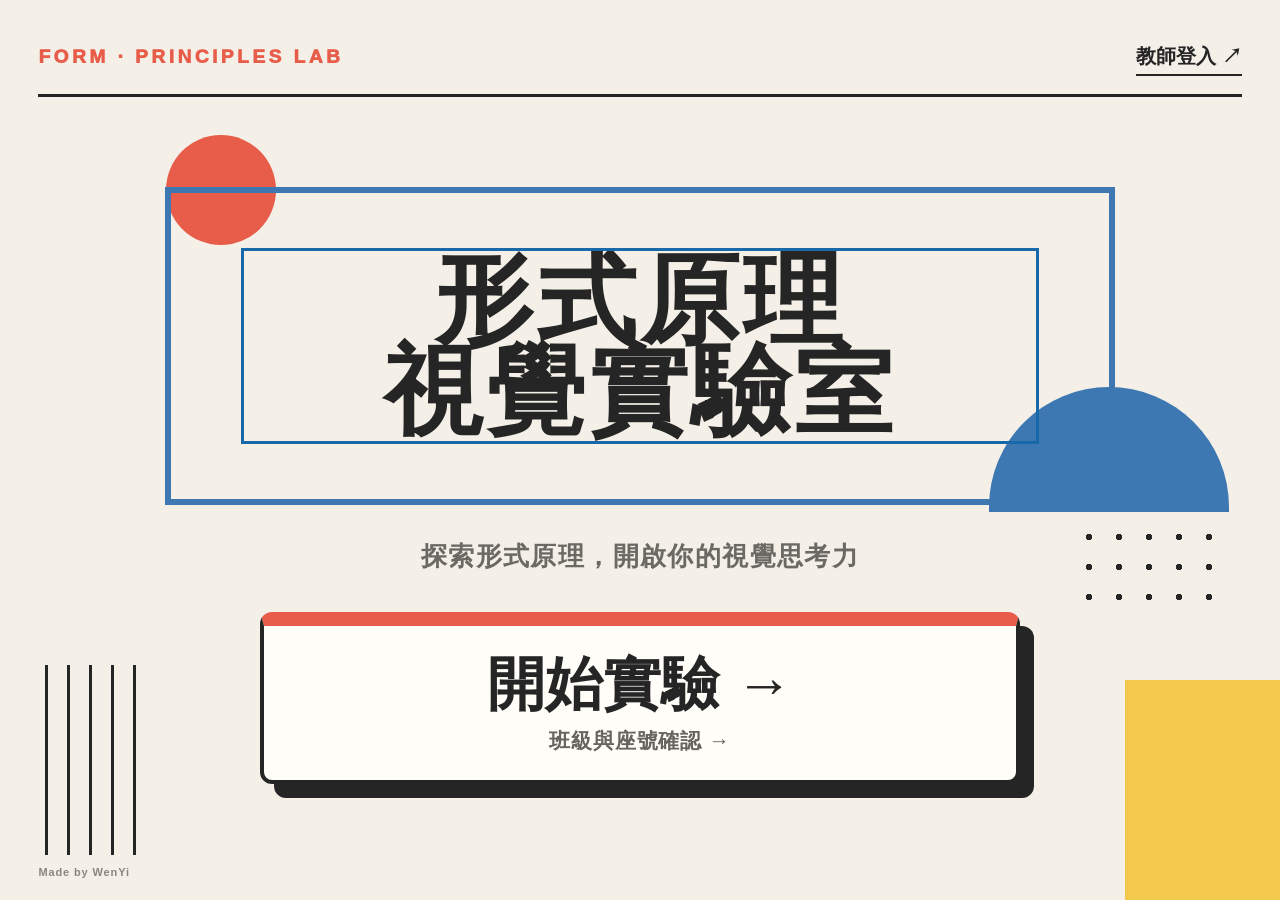
==== explore/index.html @ 3e3ff889 "fix: 六項題目與判定不一致的處理（教師 10/22 決定） - 均衡：差一點的鏡像也算對稱；兩邊比重要差不多（較重一邊最多 1.5 倍） - 律動：要有好幾座山的起伏，只有一座山或一路同方向屬漸層" ====
<!doctype html>
<html lang="zh-Hant">
<head>
  <meta charset="UTF-8">
  <meta name="viewport" content="width=device-width, initial-scale=1.0">
  <meta name="theme-color" content="#F4F0E8">
  <meta name="description" content="形式原理視覺實驗室自由體驗模式。">
  <title>自由體驗｜形式原理視覺實驗室</title>
  <link rel="stylesheet" href="../styles.css?v=author-credit-2">
  <link rel="stylesheet" href="../phase6c.css?v=gate4c-rules-1">
  <link rel="stylesheet" href="../post-final-a.css?v=post-final-a-templates">
  <link rel="stylesheet" href="../classroom-control.css?v=classroom-control-1">
</head>
<body>
  <main id="app"></main>
  <script type="module" src="../app.js?v=explore-1"></script>
</body>
</html>
---- styles.css ----
:root {
  --background: #F4F0E8;
  --surface: #FFFDF8;
  --text-primary: #252525;
  --text-secondary: #67645F;
  --line: #D8D1C5;
  --red: #E85D4A;
  --yellow: #F2C94C;
  --blue: #3E78B2;
  --green: #4F9D78;
  --black: #252525;
  --focus: #1769aa;
  --page-max: 1280px;
  --shadow-paper: 0 10px 30px rgba(37, 37, 37, .07);
  --font: "Noto Sans TC", "PingFang TC", "Microsoft JhengHei", sans-serif;
}

* { box-sizing: border-box; }
html, body { min-height: 100%; }
body { margin: 0; background: var(--background); color: var(--text-primary); font-family: var(--font); }
button { font: inherit; }
button:focus-visible, [tabindex]:focus-visible { outline: 3px solid var(--focus); outline-offset: 4px; }

.home {
  min-height: 100svh;
  max-width: var(--page-max);
  margin: 0 auto;
  padding: clamp(32px, 5vw, 72px);
  display: grid;
  grid-template-columns: minmax(360px, 40%) 1fr;
  align-items: center;
  gap: clamp(24px, 5vw, 72px);
  overflow: hidden;
}
.home-copy { position: relative; z-index: 2; }
.home-kicker { margin: 0 0 22px; font-size: 16px; font-weight: 800; letter-spacing: .2em; }
.home-title { margin: 0; font-size: clamp(48px, 7vw, 88px); line-height: .98; letter-spacing: -.05em; font-weight: 900; }
.home-title span { display: block; }
.home-subtitle { margin: 30px 0 0; color: var(--text-secondary); font-size: clamp(18px, 2vw, 24px); line-height: 1.55; font-weight: 600; }
.primary-button {
  min-height: 58px;
  margin-top: 38px;
  padding: 14px 26px;
  border: 2px solid var(--black);
  border-radius: 10px;
  background: var(--black);
  color: white;
  font-size: 18px;
  font-weight: 800;
  cursor: pointer;
  transition: transform .2s ease, background .2s ease, color .2s ease;
}
.primary-button:hover { background: var(--red); transform: translateY(-2px); }
.primary-button:active { transform: translateY(1px); }
.hero-art { position: relative; min-height: min(72vh, 720px); isolation: isolate; }
.hero-dot { position: absolute; border-radius: 50%; animation: breathe 8s ease-in-out infinite alternate; transition: translate .5s ease; }
.hero-art:hover .hero-dot:nth-child(3n) { translate: 5px -4px; }
.hero-art:hover .hero-dot:nth-child(3n + 1) { translate: -4px 3px; }
.d1 { width: 210px; height: 210px; right: 5%; top: 7%; background: var(--red); }
.d2 { width: 138px; height: 138px; right: 35%; top: 24%; background: var(--blue); animation-delay: -2s; }
.d3 { width: 78px; height: 78px; right: 8%; top: 42%; background: var(--yellow); animation-delay: -3s; }
.d4 { width: 48px; height: 48px; right: 49%; top: 51%; background: var(--black); }
.d5 { width: 32px; height: 32px; right: 66%; top: 59%; background: var(--red); animation-delay: -1s; }
.d6 { width: 22px; height: 22px; right: 76%; top: 65%; background: var(--red); }
.d7 { width: 130px; height: 130px; right: 19%; bottom: 9%; background: var(--black); }
.d8 { width: 86px; height: 86px; right: 46%; bottom: 14%; background: var(--green); animation-delay: -4s; }
.d9 { width: 52px; height: 52px; right: 62%; bottom: 24%; background: var(--blue); }
.d10 { width: 24px; height: 24px; left: 10%; top: 14%; background: var(--yellow); }
.d11 { width: 16px; height: 16px; left: 6%; top: 27%; background: var(--black); }
.d12 { width: 42px; height: 42px; right: 2%; bottom: 34%; background: var(--blue); }
.d13 { width: 14px; height: 14px; right: 26%; top: 4%; background: var(--black); }
.d14 { width: 28px; height: 28px; left: 30%; bottom: 8%; background: var(--yellow); }
.hero-axis { position: absolute; width: 52%; height: 1px; background: var(--line); right: 4%; top: 52%; z-index: -1; }
.hero-axis::after { content: ""; position: absolute; width: 1px; height: 330px; background: var(--line); right: 27%; top: -165px; }
@keyframes breathe { to { transform: translateY(-6px) scale(1.015); } }

@media (max-width: 850px) {
  .home { grid-template-columns: 42% 1fr; padding: 24px; gap: 16px; }
  .hero-art { min-height: 65vh; transform: scale(.82); transform-origin: center right; }
}
@media (max-width: 650px) {
  .home { grid-template-columns: 1fr; align-content: center; }
  .hero-art { position: absolute; inset: 0; opacity: .22; pointer-events: none; }
  .home-copy { max-width: 520px; }
}
@media (prefers-reduced-motion: reduce) {
  *, *::before, *::after { scroll-behavior: auto !important; animation-duration: .01ms !important; animation-iteration-count: 1 !important; transition-duration: .01ms !important; }
}

.page-shell{width:min(calc(100% - 64px),var(--page-max));margin:0 auto}.section-label{margin:0 0 8px;color:var(--red);font-size:15px;font-weight:900;letter-spacing:.16em}.back-link{min-height:48px;padding:8px 0;border:0;background:transparent;color:var(--text-primary);font-size:16px;font-weight:800;cursor:pointer}.back-link:hover{color:var(--red)}
.wall{padding:34px 0 54px}.wall-review-note{max-width:390px;margin:10px 0 0;color:var(--text-secondary);font-size:14px;line-height:1.5}.wall-header{display:grid;grid-template-columns:1fr 1.4fr 1fr;align-items:end;gap:28px;margin-bottom:28px}.wall-header h1{margin:0;font-size:clamp(38px,4vw,52px);line-height:1}.wall-header>p{margin:0;color:var(--text-secondary);font-size:17px;line-height:1.6}.sample-wall{display:grid;grid-template-columns:repeat(4,1fr);grid-auto-rows:minmax(250px,1fr);border-top:2px solid var(--black);border-left:2px solid var(--black)}.sample{display:grid;grid-template-rows:1.05fr .95fr;min-width:0;border-right:2px solid var(--black);border-bottom:2px solid var(--black);background:rgba(255,253,248,.42)}.sample:nth-child(3n){background:rgba(242,201,76,.09)}.sample.available{background:var(--yellow)}.sample-visual{display:grid;place-items:center;padding:14px;border-bottom:1px solid var(--line);overflow:hidden}.sample-copy{position:relative;padding:14px 18px 16px}.sample-no{position:absolute;right:15px;top:14px;color:var(--text-secondary);font-size:13px;font-weight:800}.sample h2{margin:0 0 5px;font-size:27px}.sample p{margin:0;color:var(--text-secondary);font-size:15px;line-height:1.45}.sample-enter{min-height:48px;margin-top:8px;padding:0;border:0;background:transparent;font-weight:900;font-size:16px;cursor:pointer}.sample-enter:hover{translate:4px 0}.sample-status{display:block;margin-top:12px;font-size:14px;font-weight:800;color:var(--text-secondary)}
.mini-dots{width:100%;height:100px;display:flex;align-items:center;justify-content:center;gap:8px}.dot,.mini-dots .dot{display:inline-block;flex:0 0 auto;width:var(--size);height:var(--size);border-radius:50%;background:var(--dot-color)}.mini-dots.symmetry{gap:6px}.mini-dots.balance .dot:first-child{margin-right:15px}.mini-dots.balance .dot:not(:first-child){align-self:flex-end;margin-bottom:18px}.mini-dots.rhythm .dot:nth-child(even){translate:0 -18px}.mini-dots.unity .dot{background:var(--blue)}
.task-page{height:100svh;min-height:680px;padding:22px 0;display:grid;grid-template-rows:52px auto minmax(340px,1fr) 72px;gap:10px}.task-header{display:grid;grid-template-columns:1fr auto 1fr;align-items:center;border-bottom:1px solid var(--line)}.task-header h1{margin:0;font-size:27px}.progress{justify-self:end;font-size:18px;font-weight:900}.task-prompt{text-align:center}.task-prompt h2{margin:0;font-size:clamp(22px,2.2vw,28px);line-height:1.3}.artboard-wrap{min-height:0}.choice-grid,.single-artboard{height:100%;background:var(--surface);border:1px solid var(--line);border-radius:14px;box-shadow:var(--shadow-paper)}.choice-grid{display:grid;grid-template-columns:repeat(3,1fr);gap:0;padding:24px}.choice-art{position:relative;display:flex;flex-direction:column;justify-content:center;align-items:center;min-width:0;border:2px solid transparent;border-right:1px solid var(--line);background:transparent;cursor:pointer;transition:transform .25s,border-color .25s}.choice-art:last-child{border-right-color:transparent}.choice-art:hover{background:rgba(244,240,232,.45)}.choice-art.selected{border:3px solid var(--black);transform:scale(1.015);z-index:2}.choice-art.reobserve::after{content:"再比較大小順序";position:absolute;bottom:14px;padding:5px 8px;background:var(--yellow);font-size:14px;font-weight:800}.choice-label{position:absolute;left:15px;top:12px;color:var(--text-secondary);font-size:15px;font-weight:800}.choice-dots{display:flex;align-items:center;justify-content:center;gap:14px;min-height:100px}.sequence-glow .dot{animation:sequence .55s ease both}.sequence-glow .dot:nth-child(2){animation-delay:.1s}.sequence-glow .dot:nth-child(3){animation-delay:.2s}.sequence-glow .dot:nth-child(4){animation-delay:.3s}.sequence-glow .dot:nth-child(5){animation-delay:.4s}@keyframes sequence{50%{outline:6px solid rgba(242,201,76,.55);transform:translateY(-8px)}}
.task-footer{display:grid;grid-template-columns:1fr auto;align-items:center;gap:18px}.feedback{font-size:16px;color:var(--text-secondary);line-height:1.45}.feedback strong{color:var(--green)}.task-actions{display:flex;gap:12px}.secondary-button{min-height:54px;padding:10px 20px;border:2px solid var(--black);border-radius:9px;background:transparent;font-size:17px;font-weight:800;cursor:pointer}.secondary-button:hover{background:var(--surface)}.compact{min-height:54px;margin:0;padding:10px 22px}.single-artboard{position:relative;display:grid;place-items:center;padding:38px;overflow:hidden}.diagnose-row,.slots{position:relative;z-index:2;width:min(86%,900px);display:grid;grid-template-columns:repeat(6,1fr);align-items:end;justify-items:center;min-height:150px}.diagnose-dot,.drag-dot{width:100%;height:150px;display:flex;align-items:flex-end;justify-content:center;padding:18px 0;border:0;background:transparent;cursor:pointer;touch-action:none}.diagnose-dot>span,.drag-dot>span{display:block;width:var(--size);height:var(--size);max-width:92px;max-height:92px;border-radius:50%;background:var(--dot-color);transition:width .55s,height .55s,transform .35s}.diagnose-dot:hover>span,.drag-dot:hover>span{outline:3px solid var(--line);outline-offset:6px}.diagnose-dot.selected>span{outline:3px solid var(--black);outline-offset:7px}.neighbor-hint>span{animation:neighbor .7s ease 2}@keyframes neighbor{50%{transform:translateY(-7px)}}.restored .diagnose-dot:nth-child(4)>span{animation:replace .7s ease}@keyframes replace{0%{transform:translateY(-80px);opacity:0}}.baseline,.slot-line{position:absolute;width:min(82%,850px);height:2px;background:var(--line);left:50%;bottom:calc(50% - 74px);translate:-50% 0}.repair-board{padding-bottom:28px}.drag-dot{position:relative}.drag-dot i{position:absolute;bottom:0;width:30px;height:30px;border:1px solid var(--line);border-radius:50%;display:grid;place-items:center;background:var(--surface);font-size:13px;font-style:normal;color:var(--text-secondary)}.drag-dot.dragging{opacity:.42}.drag-dot:active>span{transform:translateY(-10px)}
.complete{min-height:100svh;display:grid;grid-template-columns:45% 55%;align-items:center;padding-block:40px}.complete-copy h1{margin:0;font-size:clamp(44px,6vw,74px);line-height:1.08}.complete-copy>p:not(.section-label){font-size:22px;line-height:1.65;color:var(--text-secondary)}.complete-art{position:relative;min-height:430px;display:flex;align-items:center;justify-content:center;gap:18px}.complete-art .dot{position:relative;z-index:2}.complete-art>.completion-baseline{position:absolute;width:82%;height:1px;background:var(--line)}
.review-symbol{display:inline-grid;place-items:center;width:54px;height:54px;color:var(--red);font-size:48px;line-height:1}.review-symbol.symbol-1{color:var(--blue)}.review-symbol.symbol-2{color:var(--yellow);text-shadow:0 0 1px var(--black)}.symbol-sequence{display:flex;align-items:center;justify-content:center;gap:12px}.repeat-success .review-symbol,.complete-art-repetition .review-symbol{animation:repeat-unit-glow .42s ease both}.repeat-success .review-symbol:nth-child(2),.complete-art-repetition .review-symbol:nth-child(2){animation-delay:.08s}.repeat-success .review-symbol:nth-child(3),.complete-art-repetition .review-symbol:nth-child(3){animation-delay:.16s}.repeat-success .review-symbol:nth-child(4),.complete-art-repetition .review-symbol:nth-child(4){animation-delay:.24s}.repeat-success .review-symbol:nth-child(5),.complete-art-repetition .review-symbol:nth-child(5){animation-delay:.32s}.repeat-success .review-symbol:nth-child(6),.complete-art-repetition .review-symbol:nth-child(6){animation-delay:.4s}@keyframes repeat-unit-glow{50%{transform:translateY(-8px);filter:brightness(1.3);text-shadow:0 0 16px rgba(242,201,76,.8)}}
.diagnose-row .review-symbol,.slots .review-symbol{font-size:58px}.diagnose-dot.selected .review-symbol{outline:3px solid var(--black);outline-offset:7px;border-radius:8px}.restored .diagnose-dot:last-child .review-symbol{animation:replace .7s ease}.symmetry-mini{position:relative;display:block;width:100%;height:150px}.symmetry-axis,.symmetry-mini .symmetry-axis{position:absolute;z-index:1;left:50%;top:8%;bottom:8%;width:2px;background:rgba(37,37,37,.22);transform:translateX(-50%)}.symmetry-pair-left,.symmetry-pair-right,.mirror-fixed,.mirror-draggable{position:absolute;z-index:2;left:var(--x);top:var(--y);transform:translate(-50%,-50%)}.symmetry-mini .review-symbol{width:34px;height:34px;font-size:31px}.symmetry-board{min-height:300px}.mirror-fixed{margin:0;padding:0;border:0;background:transparent}.mirror-fixed.selected .review-symbol{outline:3px solid var(--black);outline-offset:6px;border-radius:8px}.mirror-draggable{margin:0;padding:8px;border:2px dashed rgba(37,37,37,.35);border-radius:10px;background:rgba(255,253,248,.75);cursor:grab;touch-action:none}.mirror-draggable:active{cursor:grabbing}.symmetry-success .symmetry-axis,.mirror-success .symmetry-axis{animation:axis-pulse .7s ease both}.symmetry-success .symmetry-pair-left,.symmetry-success .symmetry-pair-right,.mirror-success .mirror-left,.mirror-success .mirror-right,.mirror-success .mirror-draggable{animation:symmetry-breathe .7s ease both}@keyframes axis-pulse{50%{width:4px;background:var(--yellow);box-shadow:0 0 12px rgba(242,201,76,.7)}}@keyframes symmetry-breathe{50%{transform:translate(calc(-50% + var(--symmetry-shift,0px)),-50%)}}.symmetry-pair-left,.mirror-left{--symmetry-shift:-7px}.symmetry-pair-right,.mirror-right,.mirror-draggable{--symmetry-shift:7px}.complete-art-repetition{gap:8px}.complete-art-symmetry .symmetry-mini{width:min(90%,520px);height:330px}.complete-art-symmetry .symmetry-mini .review-symbol{width:54px;height:54px;font-size:48px}
@media(max-width:900px){.page-shell{width:calc(100% - 40px)}.sample-wall{grid-template-columns:repeat(4,1fr);grid-auto-rows:minmax(220px,1fr)}.sample p{font-size:14px}.wall-header{grid-template-columns:.8fr 1.5fr 1fr}.task-page{grid-template-rows:48px auto minmax(320px,1fr) 70px}.choice-grid{padding:16px}.choice-dots{gap:8px}.single-artboard{padding:20px}.diagnose-row,.slots{width:94%}.complete-art{transform:scale(.86)}}
@media(max-height:800px) and (min-width:900px){.wall{padding:20px 0}.wall-header{margin-bottom:16px}.sample-wall{grid-auto-rows:245px}.task-page{min-height:0;padding:14px 0;grid-template-rows:45px 58px minmax(330px,1fr) 64px}.task-header h1{font-size:24px}.task-prompt .section-label{margin-bottom:3px}.choice-grid{padding:16px}.single-artboard{padding:18px}.diagnose-dot,.drag-dot{height:130px}.baseline,.slot-line{bottom:calc(50% - 65px)}}
@media(max-width:650px){.wall-header{grid-template-columns:1fr}.sample-wall{grid-template-columns:repeat(2,1fr)}.task-header{grid-template-columns:1fr auto}.task-header h1{display:none}.choice-grid{grid-template-columns:1fr}.choice-art{border-right:0;border-bottom:1px solid var(--line)}.task-footer{grid-template-columns:1fr}.task-actions{justify-content:flex-end}.complete{grid-template-columns:1fr}.complete-art{min-height:250px}}

/* 內建預覽面板以窄側欄擷取時，使用查詢參數建立指定寬度的驗收畫布。 */
.capture-wide body{min-width:var(--capture-width)}
.capture-wide .page-shell{width:min(calc(var(--capture-width) - 64px),var(--page-max))}
.capture-wide .home{width:min(var(--capture-width),var(--page-max));grid-template-columns:minmax(360px,40%) 1fr;padding:clamp(32px,5vw,72px);gap:clamp(24px,5vw,72px)}
.capture-wide .home-copy{max-width:none}.capture-wide .hero-art{position:relative;inset:auto;opacity:1;pointer-events:auto;min-height:min(72vh,720px);transform:none}
.capture-wide .wall-header{grid-template-columns:1fr 1.4fr 1fr}.capture-wide .sample-wall{grid-template-columns:repeat(4,1fr)}
.capture-wide .task-header{grid-template-columns:1fr auto 1fr}.capture-wide .task-header h1{display:block}.capture-wide .choice-grid{grid-template-columns:repeat(3,1fr)}.capture-wide .choice-art{border-right:1px solid var(--line);border-bottom:0}.capture-wide .choice-art:last-child{border-right-color:transparent}

/* V2-A1: temporary shared-tablet identity (DEMO classroom config). */
.identity-gate{position:relative}.identity-entry-back{position:absolute;z-index:4;right:0;top:24px;padding:4px 0;border:0;border-bottom:2px solid currentColor;background:transparent;color:var(--black);font:inherit;font-size:15px;font-weight:900;cursor:pointer}.identity-entry-back:hover,.identity-entry-back:focus-visible{color:var(--blue);outline:none}
.identity-gate{min-height:100svh;display:grid;grid-template-columns:minmax(280px,.8fr) minmax(420px,1.2fr);align-items:center;gap:clamp(36px,7vw,110px);padding-block:40px}.identity-art{position:relative;height:min(62vw,540px);max-height:62vh;border:2px solid var(--black);background:var(--surface);box-shadow:12px 12px 0 var(--black)}.identity-art i{position:absolute;display:block}.identity-art i:nth-child(1){left:10%;top:12%;width:42%;aspect-ratio:1;border-radius:50%;background:var(--red)}.identity-art i:nth-child(2){right:8%;top:30%;width:36%;height:24%;background:var(--blue)}.identity-art i:nth-child(3){left:18%;bottom:8%;width:28%;aspect-ratio:1;background:var(--yellow);transform:rotate(45deg)}.identity-art i:nth-child(4){right:15%;bottom:12%;width:18%;height:34%;background:var(--black)}.identity-panel h1{margin:0 0 28px;font-size:clamp(42px,5vw,68px);line-height:1.04}.identity-fields{display:grid;grid-template-columns:1fr 1fr;gap:18px}.identity-fields label{display:grid;gap:9px;font-size:18px;font-weight:900}.identity-fields select{min-height:64px;padding:10px 16px;border:2px solid var(--black);border-radius:10px;background:var(--surface);font:inherit;font-size:20px}.identity-next{margin-top:24px}.identity-confirm-question{margin:12px 0 28px;font-size:clamp(25px,3vw,38px);line-height:1.4}.identity-actions{display:flex;flex-wrap:wrap;gap:14px}.identity-actions .primary-button{margin:0}.secondary-button{min-height:58px;padding:12px 24px;border:2px solid var(--black);border-radius:9px;background:var(--surface);font:inherit;font-size:18px;font-weight:900;cursor:pointer}.student-identity-dock{position:fixed;z-index:50;right:18px;top:14px;display:flex;align-items:center;gap:10px;max-width:min(720px,calc(100vw - 36px));min-height:50px;padding:7px 9px 7px 16px;border:2px solid var(--black);border-radius:10px;background:var(--cream);box-shadow:4px 4px 0 var(--black);font-size:15px}.student-identity-dock strong{font-size:18px;white-space:nowrap}.student-identity-dock span{font-weight:800}.student-identity-dock button{min-height:36px;padding:6px 11px;border:1.5px solid var(--black);border-radius:7px;background:var(--surface);font:inherit;font-weight:900;cursor:pointer}.student-identity-dock button:last-child{background:var(--red);color:white}
@media(max-width:760px){.identity-gate{grid-template-columns:1fr;padding-block:24px}.identity-art{display:none}.identity-fields{grid-template-columns:1fr}.student-identity-dock{top:auto;bottom:12px;flex-wrap:wrap}.student-identity-dock span{flex-basis:100%}}
.capture-wide .task-footer{grid-template-columns:1fr auto}.capture-wide .complete{grid-template-columns:45% 55%}.capture-wide .complete-art{min-height:430px}

@media(max-width:760px){.identity-gate{padding-top:78px}.identity-entry-back{top:22px}}

/* Phase 1B 開發驗收用 Geometry Playground；不屬於正式學生流程。 */
.geometry-playground{padding:28px 0 36px}.geometry-playground-header{display:flex;align-items:end;justify-content:space-between;gap:24px;margin-bottom:18px;border-bottom:1px solid var(--line);padding-bottom:14px}.geometry-playground-header h1{margin:0;font-size:clamp(34px,4vw,48px)}.geometry-toolbar{display:flex;justify-content:space-between;align-items:center;gap:16px;margin-bottom:14px}.geometry-shape-tools,.geometry-action-tools{display:flex;flex-wrap:wrap;gap:10px}.geometry-tool{min-height:48px;padding:8px 14px;font-size:15px}.geometry-workspace{display:grid;grid-template-columns:minmax(0,1fr) 250px;gap:18px;align-items:start}#geometry-canvas-host{min-width:0}.geometry-canvas{position:relative;width:100%;aspect-ratio:5/3;max-height:65vh;overflow:hidden;border:1px solid var(--line);border-radius:14px;background:var(--surface);box-shadow:var(--shadow-paper);touch-action:none;user-select:none}.geometry-element{position:absolute;inset:0 auto auto 0;margin:0;padding:0;border:0;outline:3px solid transparent;outline-offset:5px;background:transparent;cursor:grab;transform-origin:center;will-change:transform}.geometry-element:hover{outline-color:var(--line)}.geometry-element.selected{outline-color:var(--black)}.geometry-element.dragging{cursor:grabbing;z-index:3}.geometry-shape{display:block;width:100%;height:100%;background:hsl(var(--geometry-hue) 64% var(--geometry-lightness))}.shape-circle .geometry-shape{border-radius:50%}.shape-triangle .geometry-shape{clip-path:polygon(50% 0,100% 100%,0 100%)}.shape-semicircle .geometry-shape{border-radius:999px 999px 0 0}.shape-line .geometry-shape{height:10%;min-height:4px;margin-top:15%;background:hsl(var(--geometry-hue) 64% var(--geometry-lightness))}.geometry-debug{min-height:230px;padding:16px;border-left:2px solid var(--black);background:rgba(255,253,248,.48)}.geometry-debug h2{margin:0 0 12px;font-size:18px}.geometry-debug p{color:var(--text-secondary)}.geometry-debug dl{margin:0}.geometry-debug dl div{display:grid;grid-template-columns:1fr 1.1fr;gap:8px;padding:7px 0;border-bottom:1px solid var(--line);font-size:13px}.geometry-debug dt{color:var(--text-secondary)}.geometry-debug dd{margin:0;font-weight:800;overflow-wrap:anywhere}.geometry-help{margin:14px 0 0;color:var(--text-secondary);font-size:15px}
@media(max-width:900px){.geometry-playground{padding-top:18px}.geometry-toolbar{align-items:flex-start;flex-direction:column}.geometry-workspace{grid-template-columns:minmax(0,1fr) 210px;gap:12px}.geometry-debug{padding:12px}}
.shape-line .geometry-shape{margin-top:45%}
.geometry-shape,.shape-line .geometry-shape{background:var(--geometry-color)}
.geometry-dev-settings{margin:0 0 14px;padding:10px 14px;border:1px dashed var(--line);background:rgba(255,253,248,.35);font-size:14px}.geometry-dev-settings summary{cursor:pointer;font-weight:900}.geometry-tool-switches{display:flex;flex-wrap:wrap;gap:8px 16px;margin:10px 0}.geometry-tool-switches label{min-height:34px;display:flex;align-items:center;gap:5px}.geometry-tool-switches input{width:20px;height:20px}.geometry-constraint-select{display:flex;align-items:center;gap:10px;font-weight:800}.geometry-constraint-select select{min-height:42px;padding:6px 10px;border:1px solid var(--black);border-radius:8px;background:var(--surface);font:inherit}.geometry-control-panel{margin-top:16px;border-top:2px solid var(--black);border-bottom:1px solid var(--line);background:rgba(255,253,248,.48)}.geometry-controls-body{display:grid;grid-template-columns:repeat(auto-fit,minmax(170px,1fr));align-items:start}.geometry-control{min-width:0;padding:15px 18px;border-right:1px solid var(--line)}.geometry-control h3{margin:0 0 10px;font-size:16px}.geometry-move-notice{padding:15px 18px;display:flex;flex-direction:column;border-right:1px solid var(--line)}.geometry-move-notice span{margin-top:5px;color:var(--text-secondary);font-size:14px}.geometry-scale-labels{display:flex;justify-content:space-between;color:var(--text-secondary);font-size:14px;font-weight:800}.geometry-range{width:100%;height:36px;margin:0;accent-color:var(--black);touch-action:pan-y}.geometry-range::-webkit-slider-thumb{width:28px;height:28px}.geometry-scale-ticks{display:flex;justify-content:space-between;padding:0 7px}.geometry-scale-ticks i{width:7px;height:7px;border-radius:50%;background:var(--black)}.geometry-scale-ticks i.disabled{background:var(--line)}.geometry-color-options,.geometry-angle-options,.geometry-proportion-options{display:flex;flex-wrap:wrap;gap:8px}.geometry-color-option{min-width:48px;min-height:52px;padding:4px;border:2px solid transparent;background:transparent;cursor:pointer;font-weight:800}.geometry-color-option i{display:block;width:28px;height:28px;margin:0 auto 2px;border-radius:50%;background:var(--swatch)}.geometry-color-option.selected{border-color:var(--black)}.geometry-color-option:disabled,.geometry-angle:disabled,.geometry-proportion:disabled{opacity:.25;cursor:not-allowed}.geometry-angle{width:44px;height:44px;border:2px solid var(--line);border-radius:8px;background:var(--surface);cursor:pointer}.geometry-angle i{display:block;width:25px;height:3px;margin:auto;background:var(--black);transform:rotate(var(--angle))}.geometry-angle.selected,.geometry-proportion.selected{border-color:var(--black);background:var(--yellow)}.geometry-proportion{width:52px;height:48px;border:2px solid var(--line);border-radius:8px;background:var(--surface);font-size:18px;font-weight:900;cursor:pointer}.geometry-control-actions{display:flex;justify-content:flex-end;gap:10px;padding:12px 16px;border-top:1px solid var(--line)}.control-action{min-height:48px;padding:8px 16px;font-size:15px}.geometry-controls-empty{padding:18px;color:var(--text-secondary);text-align:center}
@media(max-width:900px){.geometry-controls-body{grid-template-columns:repeat(3,1fr)}.geometry-control{padding:12px}.geometry-workspace{grid-template-columns:minmax(0,1fr) 190px}}
.geometry-control-locked p{margin:0;color:var(--text-secondary);font-size:14px}
.validator-lab{padding:30px 0 50px}.validator-lab-header{display:flex;align-items:end;justify-content:space-between;padding-bottom:16px;border-bottom:2px solid var(--black)}.validator-lab-header h1{margin:0;font-size:clamp(38px,5vw,58px)}.validator-lab-controls{display:flex;align-items:end;flex-wrap:wrap;gap:18px;padding:20px 0}.validator-lab-controls>label{display:grid;gap:7px;font-weight:900}.validator-lab-controls select{min-width:180px;min-height:48px;padding:8px 12px;border:2px solid var(--black);border-radius:8px;background:var(--surface);font:inherit}.validator-lab-controls fieldset{display:flex;align-items:center;gap:14px;min-height:58px;border:1px solid var(--line)}.validator-lab-controls input{width:20px;height:20px}.validator-lab-controls .primary-button{margin:0}.validator-lab-output{display:grid;grid-template-columns:.55fr 1fr 1fr 1.25fr;border-top:2px solid var(--black);border-left:1px solid var(--line);background:rgba(255,253,248,.45)}.validator-lab-output>section{min-width:0;padding:18px;border-right:1px solid var(--line);border-bottom:1px solid var(--line)}.validator-lab-output h2{margin:0 0 12px;font-size:17px}.validator-lab-output ul{margin:0;padding-left:20px}.validator-lab-output li{margin:0 0 10px;line-height:1.45}.validator-status p{margin:0;color:var(--text-secondary);font-weight:900}.validator-status strong{display:block;margin-top:12px;font-size:34px}.validator-status.passed strong{color:var(--green)}.validator-status.failed strong{color:var(--red)}.validator-metrics pre{max-height:420px;margin:0;overflow:auto;white-space:pre-wrap;font-size:13px;line-height:1.5}.validator-lab-output section>p{color:var(--text-secondary)}
@media(max-width:900px){.validator-lab-output{grid-template-columns:1fr 1fr}.validator-lab-controls{align-items:flex-start}}
.choice-dots>.symmetry-mini{flex:1 1 100%;min-width:220px}
.balance-mini,.rhythm-mini{position:relative;display:block;flex:1 1 100%;min-width:220px;height:150px}.balance-center{position:absolute;z-index:1;left:50%;top:22%;bottom:22%;width:1px;background:rgba(37,37,37,.07)}.balance-shape,.position-element,.rhythm-element{position:absolute;z-index:2;left:var(--x);top:var(--y);transform:translate(-50%,-50%)}.balance-shape.large{width:58px;height:58px;border-radius:50%;background:var(--red)}.balance-shape.small{width:22px;height:22px;background:var(--blue)}.balance-shape.mirror{background:var(--red)}.rhythm-mini i,.rhythm-element{position:absolute;left:var(--x);top:var(--y);width:28px;height:28px;border-radius:50%;background:var(--blue);transform:translate(-50%,-50%)}.position-board{min-height:300px}.position-element{width:var(--size);height:var(--size);margin:0;padding:0;border:0;background:var(--blue)}.position-element.circle{border-radius:50%;background:var(--red)}button.position-element,button.rhythm-element{cursor:grab;touch-action:none}.position-element.selected,.rhythm-element.selected{outline:3px solid var(--black);outline-offset:6px}.rhythm-element{margin:0;padding:0;border:0}.balance-success{transform-origin:center 62%;animation:balance-settle .9s cubic-bezier(.22,.72,.3,1) both}.balance-success-discover .position-element:last-of-type{animation:balance-heavy-side .7s ease both}.rhythm-success .rhythm-element,.rhythm-success i{animation:rhythm-wave .5s ease var(--delay) both}@keyframes balance-settle{0%{transform:none}18%{transform:translateX(5px) rotate(.28deg)}42%{transform:translateX(-3px) rotate(-.17deg)}64%{transform:translateX(1.5px) rotate(.08deg)}82%{transform:translateX(-.5px) rotate(-.03deg)}100%{transform:none}}@keyframes balance-heavy-side{0%,100%{transform:translate(-50%,-50%) scale(1)}28%{transform:translate(-50%,calc(-50% + 2px)) scale(1.03)}65%{transform:translate(-50%,calc(-50% - 1px)) scale(.995)}}@keyframes rhythm-wave{50%{transform:translate(-50%,calc(-50% - 9px))}}.complete-art-balance .balance-mini,.complete-art-rhythm .rhythm-mini{width:min(90%,520px);height:330px;flex:none}.complete-art-balance .balance-shape.large{width:80px;height:80px}.complete-art-balance .balance-shape.small{width:34px;height:34px}.complete-art-rhythm .rhythm-mini i{width:38px;height:38px}
.mirror-success .symmetry-axis{animation:symmetry-axis-success 1s ease both}.mirror-success .mirror-left,.mirror-success .mirror-right,.mirror-success .mirror-draggable{animation:symmetry-pair-success 1s ease both}@keyframes symmetry-axis-success{35%{width:3px;background:rgba(37,37,37,.55);box-shadow:0 0 10px rgba(242,201,76,.45)}100%{width:2px;background:rgba(37,37,37,.22);box-shadow:none}}@keyframes symmetry-pair-success{35%{transform:translate(calc(-50% + var(--symmetry-shift,0px)),-50%)}100%{transform:translate(-50%,-50%)}}
.gradation-success .drag-dot>span{animation:gradation-flow .45s ease both}.gradation-success .drag-dot:nth-child(2)>span{animation-delay:.06s}.gradation-success .drag-dot:nth-child(3)>span{animation-delay:.12s}.gradation-success .drag-dot:nth-child(4)>span{animation-delay:.18s}.gradation-success .drag-dot:nth-child(5)>span{animation-delay:.24s}.gradation-success .drag-dot:nth-child(6)>span{animation-delay:.3s}@keyframes gradation-flow{50%{transform:translateY(-7px);filter:brightness(1.18)}}[data-success-delay]:disabled{cursor:wait;opacity:.58;transform:none}
.gradation-complete-sequence{position:relative;z-index:2;display:flex;align-items:flex-end;justify-content:center;gap:18px;min-height:180px}.complete-art-gradation .dot{background:var(--blue);transform-origin:50% 100%;animation:gradation-complete-build .72s cubic-bezier(.22,.72,.3,1) both}.complete-art-gradation .dot:nth-child(2){animation-delay:.1s}.complete-art-gradation .dot:nth-child(3){animation-delay:.2s}.complete-art-gradation .dot:nth-child(4){animation-delay:.3s}.complete-art-gradation .dot:nth-child(5){animation-delay:.4s}.complete-art-gradation .dot:nth-child(6){animation-delay:.5s}@keyframes gradation-complete-build{0%{opacity:.18;transform:scale(.28)}68%{opacity:1;transform:scale(1.08)}100%{opacity:1;transform:scale(1)}}
.balance-success-recognize,.balance-success-discover{animation:none}.balance-success-recognize .balance-shape.large{animation:balance-large-weight .72s ease both}.balance-success-recognize .balance-shape.small{animation:balance-small-response .36s ease both}.balance-success-recognize .balance-shape.small:nth-of-type(2){animation-delay:.18s}.balance-success-recognize .balance-shape.small:nth-of-type(3){animation-delay:.27s}.balance-success-recognize .balance-shape.small:nth-of-type(4){animation-delay:.36s}.balance-success-repair{animation:balance-settle .9s cubic-bezier(.22,.72,.3,1) both}@keyframes balance-large-weight{0%,100%{transform:translate(-50%,-50%) scale(1)}30%{transform:translate(-50%,calc(-50% + 2px)) scale(1.025)}65%{transform:translate(-50%,calc(-50% - .5px)) scale(.997)}}@keyframes balance-small-response{0%,100%{transform:translate(-50%,-50%) scale(1)}45%{transform:translate(-50%,calc(-50% - 2px)) scale(1.025)}}.rhythm-bauhaus i:nth-child(3n+1){background:var(--blue)}.rhythm-bauhaus i:nth-child(3n+2){background:var(--red)}.rhythm-bauhaus i:nth-child(3n){background:var(--yellow)}
.wall-course-entry p{margin:0 0 10px;color:var(--text-secondary);font-size:16px;line-height:1.5}.wall-course-entry .primary-button{margin:0}.recognize-intro,.recognize-complete{min-height:100svh;display:grid;grid-template-columns:58% 42%;align-items:center;padding-block:40px}.recognize-intro h1,.recognize-complete h1{max-width:850px;margin:0;font-size:clamp(48px,6vw,78px);line-height:1.05}.recognize-intro-lead,.recognize-complete-lead{margin:28px 0 8px;font-size:clamp(21px,2.2vw,28px);font-weight:800}.recognize-intro p:not(.section-label),.recognize-complete p:not(.section-label){max-width:720px;color:var(--text-secondary);line-height:1.7}.recognize-intro-art{position:relative;height:500px}.recognize-intro-art i{position:absolute;border-radius:50%;background:var(--red)}.recognize-intro-art i:nth-child(1){width:190px;height:190px;right:8%;top:8%}.recognize-intro-art i:nth-child(2){width:120px;height:120px;left:12%;top:35%;background:var(--blue)}.recognize-intro-art i:nth-child(3){width:76px;height:76px;right:25%;top:55%;background:var(--yellow)}.recognize-intro-art i:nth-child(4){width:42px;height:42px;left:22%;bottom:9%;background:var(--black)}.recognize-intro-art i:nth-child(5){width:24px;height:24px;right:8%;bottom:16%;background:var(--green)}.recognize-question-page{height:100svh;min-height:700px;padding:16px 0;display:grid;grid-template-rows:52px minmax(330px,1fr) auto 66px;gap:10px}.recognize-question-header{display:grid;grid-template-columns:1fr auto 1fr;align-items:center;border-bottom:1px solid var(--line)}.recognize-question-header h1{margin:0;font-size:23px}.recognize-question-header strong{justify-self:end;font-size:18px}.recognize-artboard{min-height:0;display:grid;place-items:center}.recognize-composition{position:relative;width:min(100%,1080px);height:100%;min-height:320px;max-height:470px;overflow:hidden;border:1px solid var(--line);border-radius:14px;background:var(--surface);box-shadow:var(--shadow-paper)}.composition-element{position:absolute;left:var(--x);top:var(--y);width:var(--w);height:var(--h);transform:translate(-50%,-50%) rotate(var(--rotation));transform-origin:center}.composition-element .geometry-shape{display:block;width:100%;height:100%}.composition-guide{position:absolute;z-index:0;pointer-events:none}.composition-guide.vertical-axis{left:var(--guide-x);top:8%;bottom:8%;width:1px;background:var(--line)}.recognize-question-copy{text-align:center}.recognize-question-copy h2{margin:2px 0 12px;font-size:clamp(21px,2vw,27px)}.recognize-short-hint{margin:0;color:var(--red);font-size:15px;font-weight:900;letter-spacing:.08em}.recognize-options{display:flex;justify-content:center;flex-wrap:wrap;gap:12px}.recognize-option{min-width:124px;min-height:52px;padding:10px 22px;border:2px solid var(--black);border-radius:9px;background:transparent;font-size:18px;font-weight:900;cursor:pointer}.recognize-option:hover{background:var(--surface)}.recognize-option.selected{background:var(--yellow)}.recognize-option:disabled{cursor:default;opacity:.72}.recognize-feedback-row{display:grid;grid-template-columns:1fr auto;align-items:center;gap:18px;border-top:1px solid var(--line)}.recognize-feedback{display:flex;align-items:center;gap:12px;color:var(--text-secondary);font-size:16px}.recognize-feedback strong{color:var(--red);white-space:nowrap}.recognize-feedback.success strong{color:var(--green)}.recognize-actions .primary-button{margin:0}.recognize-complete-pattern{position:relative;height:500px}.recognize-complete-pattern i{position:absolute;left:calc(8% + var(--index) * 10%);top:calc(70% - var(--index) * 7%);width:calc(22px + var(--index) * 8px);height:calc(22px + var(--index) * 8px);border-radius:50%;background:var(--blue)}.recognize-complete .primary-button:disabled{border-color:var(--line);background:var(--line);color:var(--text-secondary);cursor:not-allowed;transform:none}.recognize-wall-return{display:block;margin-top:16px}.shape-semicircle .geometry-shape{border-radius:999px 999px 0 0}.composition-element.shape-line .geometry-shape{height:10%;min-height:4px;margin-top:45%}
@media(max-width:900px){.recognize-intro,.recognize-complete{grid-template-columns:60% 40%}.recognize-question-page{grid-template-rows:48px minmax(300px,1fr) auto 72px}.recognize-composition{min-height:300px}.recognize-feedback{font-size:15px}.recognize-option{min-width:108px;padding-inline:16px}}

/* Phase 5: 第二關共用互動 */
.wall-course-actions{display:flex;gap:10px}.discover-intro-art,.discover-complete-art{position:relative;height:500px}.discover-intro-art i,.discover-complete-art i{position:absolute;background:var(--blue)}.discover-intro-art i:nth-child(1){width:150px;height:150px;border-radius:50%;left:8%;top:15%}.discover-intro-art i:nth-child(2){width:95px;height:95px;right:12%;top:28%;background:var(--red)}.discover-intro-art i:nth-child(3){width:70px;height:70px;left:35%;bottom:20%;background:var(--yellow)}.discover-intro-art i:nth-child(4){width:42px;height:42px;right:20%;bottom:10%;background:var(--green)}
.discover-question-page{grid-template-rows:52px minmax(350px,1fr) auto 74px}.discover-artboard{min-height:0}.discover-composition{position:relative;width:100%;height:100%;min-height:280px;overflow:hidden;border:1px solid var(--line);border-radius:14px;background:var(--surface)}.discover-element{z-index:var(--layer);margin:0;padding:0;border:0;background:transparent}.discover-element[data-selection-id]{min-width:48px;min-height:48px;cursor:pointer}.discover-element.selected{outline:3px solid var(--black);outline-offset:5px}.discover-gap{position:absolute;left:var(--x);top:50%;width:max(var(--gap-width),64px);height:72px;translate:-50% -50%;border:2px solid transparent;background:transparent;cursor:pointer}.discover-gap span{opacity:0;font-size:25px;transition:opacity .2s}.discover-gap:hover,.discover-gap:focus-visible,.discover-gap.selected{border-color:rgba(62,120,178,.45);background:rgba(62,120,178,.06)}.discover-gap:hover span,.discover-gap:focus-visible span,.discover-gap.selected span{opacity:.55}
.discover-panels{height:100%;display:grid;grid-template-columns:repeat(3,1fr);gap:12px}.discover-panel,.pairing-panels>section{position:relative;min-width:0;border:2px solid var(--line);border-radius:12px;background:rgba(255,253,248,.55);overflow:hidden}.discover-panel{padding:34px 8px 8px;cursor:pointer}.discover-panel>strong,.pairing-panels>section>strong{position:absolute;z-index:5;left:14px;top:10px;font-size:19px}.discover-panel.selected{border-color:var(--black);background:rgba(242,201,76,.15)}.discover-panel .discover-composition,.pairing-panels .discover-composition{border:0;box-shadow:none;min-height:260px}.pairing-panels{grid-template-columns:repeat(2,1fr)}.pairing-panels>section{padding:35px 8px 64px}.pair-buttons{position:absolute;z-index:6;left:0;right:0;bottom:10px;display:flex;justify-content:center;gap:10px}.pair-buttons button{min-width:100px;min-height:46px;border:2px solid var(--black);border-radius:8px;background:transparent;font-weight:900}.pair-buttons button.selected{background:var(--yellow)}.discover-before{height:40%;margin-bottom:10px;position:relative}.discover-before>strong{position:absolute;z-index:5;left:12px;top:8px}.discover-before .discover-composition{min-height:150px}.discover-before+.discover-panels{height:57%}.discover-before+.discover-panels .discover-composition{min-height:170px}.recognize-feedback em{color:var(--red);font-style:normal;font-weight:900}.discover-next-stage{display:block;margin-top:18px}.discover-complete-art i{border-radius:50%}.discover-complete-art i:nth-child(1){width:130px;height:130px;left:10%;top:40%}.discover-complete-art i:nth-child(2){width:100px;height:100px;left:34%;top:25%;background:var(--green)}.discover-complete-art i:nth-child(3){width:72px;height:72px;left:54%;top:43%;background:var(--yellow)}.discover-complete-art i:nth-child(4){width:48px;height:48px;left:70%;top:30%;background:var(--red)}.discover-complete-art i:nth-child(5){width:28px;height:28px;left:84%;top:48%;background:var(--black)}
.phase5-dev-list{display:grid;grid-template-columns:repeat(4,1fr);border-left:1px solid var(--line);border-top:1px solid var(--line);margin:18px 0}.phase5-dev-list button{min-height:62px;border:0;border-right:1px solid var(--line);border-bottom:1px solid var(--line);background:var(--surface);font-weight:900}.phase5-dev-list small{display:block;color:var(--text-secondary);font-weight:500}.phase5-dev-list button:hover{background:var(--yellow)}#phase5-dev-preview>.discover-composition,#phase5-dev-preview>.discover-panels{height:420px}
@media(max-width:900px){.wall-course-actions{flex-direction:column}.discover-question-page{grid-template-rows:48px minmax(320px,1fr) auto 80px}.discover-panels{gap:7px}.phase5-dev-list{grid-template-columns:repeat(4,1fr)}}
@media(max-height:800px) and (min-width:901px){.recognize-question-page{min-height:0;grid-template-rows:46px minmax(315px,1fr) 104px 62px;padding:12px 0}.recognize-composition{min-height:315px}.recognize-question-copy h2{margin-bottom:8px}.recognize-option{min-height:48px}.recognize-feedback-row{min-height:0}}
.recognize-intro h1 span{display:block}.recognize-composition{width:auto;height:100%;aspect-ratio:5/3;max-width:100%}


.simplicity-method-hint { display:flex; align-items:center; flex-wrap:wrap; gap:6px 12px; margin-top:6px; color:var(--text-secondary); font-size:15px; }
.simplicity-method-hint strong { color:var(--text-primary); }
.simplicity-method-hint span{display:flex;gap:5px}.simplicity-method-hint span::before { content:'・'; }.simplicity-method-hint span b{color:var(--text-primary)}.simplicity-method-hint em{font-style:normal;font-weight:900;color:var(--red)}
@media (max-width: 820px) { .simplicity-method-hint { align-items:flex-start; } }

/* Final homepage — reference-led Bauhaus classroom entrance. */
.final-home{position:relative;min-height:100svh;overflow:hidden;background:#f7f4ed;isolation:isolate}
.home-main{position:relative;z-index:2;width:min(calc(100% - 72px),1180px);min-height:100svh;margin:0 auto;padding:clamp(92px,12vh,132px) 0 54px;display:flex;flex-direction:column;align-items:center;justify-content:center}
.home-brand{position:absolute;z-index:4;left:clamp(28px,4vw,64px);top:clamp(22px,3.4vh,40px);display:flex;align-items:center;gap:12px;color:#111}
.home-brand>span:last-child{display:grid;gap:2px}.home-brand strong{font-size:20px;line-height:1;letter-spacing:.12em}.home-brand small{font-size:11px;font-weight:900;letter-spacing:.08em}
.home-brand-credit{margin-top:5px;color:#77736d;font-size:8px;font-weight:650;line-height:1;letter-spacing:.08em}
.home-brand-mark{position:relative;width:50px;height:45px;display:block}.home-brand-mark i{position:absolute;display:block}.home-brand-mark i:nth-child(1){left:0;top:9px;width:22px;height:22px;border-radius:50%;background:#111}.home-brand-mark i:nth-child(2){left:28px;top:0;width:0;height:0;border-left:12px solid transparent;border-right:12px solid transparent;border-bottom:23px solid #e52b18}.home-brand-mark i:nth-child(3){left:18px;bottom:0;width:18px;height:18px;background:#ffc400}.home-brand-mark i:nth-child(4){left:36px;bottom:0;width:18px;height:18px;background:#064eaa}
.final-home .home-title{margin:0;text-align:center;color:#0c0d0f;font-size:clamp(58px,6.7vw,100px);font-weight:950;line-height:.98;letter-spacing:.13em}.final-home .home-title span{display:block}.final-home .home-title span+span{margin-top:12px;font-size:.68em;letter-spacing:.22em}
.home-learning-path{display:flex;align-items:center;justify-content:center;gap:clamp(18px,2.7vw,42px);margin:clamp(24px,3.5vh,38px) 0 clamp(26px,3.8vh,42px);font-size:clamp(17px,1.6vw,23px);font-weight:900;letter-spacing:.12em}.home-learning-path span{display:flex;align-items:center;gap:12px;white-space:nowrap}.home-learning-path i{width:20px;height:20px;border-radius:50%}.path-red{background:#ea2b18}.path-yellow{background:#ffc400}.path-blue{background:#0752aa}.home-learning-path b{font-size:28px;font-weight:500}
.home-review-entry{width:min(100%,920px);min-height:68px;margin:0 0 clamp(18px,2.8vh,28px);padding:10px 14px;display:grid;grid-template-columns:50px minmax(0,1fr) auto;align-items:center;gap:15px;border:1px solid #cfc8bc;border-radius:12px;background:rgba(255,253,248,.72);box-shadow:0 6px 18px rgba(23,22,18,.06)}.home-review-mark{position:relative;width:46px;height:42px}.home-review-mark i{position:absolute;display:block}.home-review-mark i:nth-child(1){left:0;top:8px;width:25px;height:25px;border-radius:50%;background:#ea2b18}.home-review-mark i:nth-child(2){right:0;top:0;width:20px;height:20px;background:#ffc400}.home-review-mark i:nth-child(3){right:2px;bottom:0;width:0;height:0;border-left:12px solid transparent;border-right:12px solid transparent;border-bottom:22px solid #0752aa}.home-review-entry p,.home-review-entry h2,.home-review-entry span{margin:0}.home-review-entry p{color:#d52a19;font-size:13px;font-weight:950;letter-spacing:.14em}.home-review-entry h2{font-size:21px;line-height:1.2}.home-review-entry div>span{color:#66615a;font-size:13px;font-weight:700}.home-review-button{min-height:44px;padding:8px 16px;border:0;border-bottom:2px solid #111;background:transparent;color:#111;font-size:15px;font-weight:950;cursor:pointer}.home-review-button:hover{color:#d52a19;border-color:#d52a19}.home-course-grid{width:100%;display:grid;grid-template-columns:repeat(3,minmax(0,1fr));gap:clamp(18px,2.1vw,30px)}
.final-home .home-course-card.classroom-course-card{--course-color:#ea2b18;position:relative;min-height:250px;padding:26px 24px 18px;display:grid;grid-template-columns:minmax(0,1fr) 42%;grid-template-rows:1fr auto;gap:12px;overflow:hidden;border:0;border-radius:15px;background:rgba(255,255,255,.91);box-shadow:0 12px 26px rgba(23,22,18,.13)}
.home-course-card::after{content:"";position:absolute;left:0;right:0;bottom:0;height:10px;background:var(--course-color)}.home-course-discover{--course-color:#ffc400!important}.home-course-experiment{--course-color:#0752aa!important}
.home-course-copy{position:relative;z-index:2;min-width:0}.home-course-number{display:block;width:max-content;padding-bottom:7px;border-bottom:2px solid var(--course-color);color:var(--course-color);font-size:38px;font-weight:950;line-height:1}.home-course-card .classroom-course-status{margin:14px 0 4px;color:#595650;font-size:12px;letter-spacing:.04em}.home-course-card.is-unlocked .classroom-course-status{color:#33785c}.final-home .home-course-card h2{margin:0;font-size:clamp(25px,2.2vw,34px);line-height:1.15;white-space:nowrap}.final-home .home-course-card p{margin:7px 0 0;color:#373532;font-size:16px;font-weight:700;letter-spacing:.07em}
.home-course-art{position:relative;align-self:stretch;min-height:130px}.home-course-action{position:relative;z-index:3;grid-column:1/-1}.home-course-card .home-course-action>button{width:100%;min-height:44px;margin:0;padding:8px 14px;border-color:#111;border-radius:8px;background:transparent;color:#111;font-size:15px}.home-course-card.is-unlocked .home-course-action>button{background:#111;color:white}.home-course-card .home-course-action>button:hover{background:var(--course-color);color:#111;transform:none}.home-course-experiment.is-unlocked .home-course-action>button:hover{color:white}
.home-course-card .classroom-passcode-form{position:absolute;z-index:12;inset:14px;align-content:center;padding:18px;border:1px solid #d7d0c4;border-radius:11px;background:#fffdf8;box-shadow:0 8px 24px rgba(0,0,0,.15)}
.home-course-art span{position:absolute;display:block}.home-course-recognize .home-art-circle{width:60px;height:60px;left:4%;top:32%;border-radius:50%;background:#ef2e19}.home-course-recognize .home-art-square{width:25px;height:25px;left:14%;bottom:5%;background:#ffc400}.home-art-lens{width:67px;height:67px;right:3%;top:42%;border:8px solid #111;border-radius:50%}.home-art-lens::after{content:"";position:absolute;width:47px;height:10px;right:-35px;bottom:-21px;border-radius:5px;background:#111;transform:rotate(45deg)}
.home-course-discover .home-art-square{width:55px;height:55px;left:0;top:32%;background:#ffc400}.home-course-discover .home-art-circle{width:58px;height:58px;right:0;top:48%;border-radius:50%;background:#0752aa}.home-art-black-square{width:44px;height:44px;left:28%;bottom:4%;background:#111}.home-art-cross{right:12%;top:7%;width:54px;height:54px}.home-art-cross::before,.home-art-cross::after{content:"";position:absolute;background:#111}.home-art-cross::before{left:50%;top:0;width:2px;height:100%}.home-art-cross::after{left:0;top:50%;width:100%;height:2px}
.home-course-experiment .home-art-triangle{left:0;top:24%;width:0;height:0;border-left:34px solid transparent;border-right:34px solid transparent;border-bottom:63px solid #0752aa}.home-course-experiment .home-art-circle{right:1%;bottom:9%;width:49px;height:49px;border-radius:50%;background:#ef2e19}.home-art-pencil{z-index:2;left:39%;top:37%;width:82px;height:14px;border-radius:3px;background:#111;transform:rotate(-52deg)}.home-art-pencil::after{content:"";position:absolute;right:-13px;top:0;border-top:7px solid transparent;border-bottom:7px solid transparent;border-left:14px solid #111}.home-art-line{left:-8%;right:-4%;bottom:8%;height:2px;background:#111}
.home-gate-message{position:absolute;left:50%;bottom:28px;translate:-50% 0;width:min(90%,700px);text-align:center}
.home-footer{position:absolute;z-index:2;left:50%;bottom:13px;translate:-50% 0;display:flex;align-items:center;gap:28px;color:#111;font-size:10px;letter-spacing:.42em}.home-footer span{width:135px;height:1px;background:#aba69d}
.home-dot-grid{position:absolute;z-index:1;width:78px;height:78px;background-image:radial-gradient(#111 2px,transparent 2.5px);background-size:18px 18px}.home-dot-grid-top{right:14%;top:4%}
.home-decor{position:absolute;z-index:0;inset:0;pointer-events:none}.home-decor i{position:absolute;display:block}.home-decor-left i:nth-child(1){left:-105px;top:13%;width:245px;height:245px;border-radius:50%;background:#ed2b17}.home-decor-left i:nth-child(2){left:38px;top:37%;width:115px;height:115px;border-radius:50%;background:#0752aa}.home-decor-left i:nth-child(3){left:-22px;bottom:-85px;width:145px;height:245px;background:#ffc400}.home-decor-left i:nth-child(4){left:56px;bottom:56px;width:160px;height:2px;background:#111;box-shadow:0 16px #111,0 32px #111}.home-decor-right i:nth-child(1){right:-100px;top:14%;width:210px;height:210px;border:34px solid #ffc400;border-radius:50%}.home-decor-right i:nth-child(2){right:-55px;bottom:21%;width:230px;height:230px;background:#0752aa;clip-path:polygon(100% 0,100% 100%,0 100%)}.home-decor-right i:nth-child(3){right:-84px;bottom:-95px;width:220px;height:220px;border-radius:50%;background:#111}
@media(max-height:820px) and (min-width:901px){.home-main{padding-top:88px;padding-bottom:40px}.final-home .home-title{font-size:clamp(52px,6.1vw,80px)}.final-home .home-title span+span{margin-top:7px}.home-learning-path{margin:18px 0 22px}.final-home .home-course-card.classroom-course-card{min-height:218px;padding:20px 20px 15px}.home-course-number{font-size:32px}.home-course-card .classroom-course-status{margin-top:9px}.home-course-art{min-height:112px}.home-gate-message{bottom:12px}.home-footer{display:none}}
@media(max-width:1050px){.home-main{width:min(calc(100% - 48px),950px)}.final-home .home-course-card.classroom-course-card{padding-inline:18px}.home-course-card h2{font-size:25px}.home-course-art{transform:scale(.86);transform-origin:center}.home-decor{opacity:.7}}
@media(max-width:820px){.home-review-entry{grid-template-columns:46px minmax(0,1fr);padding:12px}.home-review-button{grid-column:1/-1;width:100%}.final-home{overflow:auto}.home-main{width:min(calc(100% - 36px),680px);padding:100px 0 70px;justify-content:start}.final-home .home-title{font-size:58px}.home-learning-path{gap:12px;font-size:15px}.home-learning-path b{font-size:20px}.home-course-grid{grid-template-columns:1fr}.final-home .home-course-card.classroom-course-card{min-height:210px}.home-course-art{transform:none}.home-gate-message{position:static;translate:none;margin-top:18px!important}.home-footer{display:none}.home-decor{opacity:.3}.home-dot-grid{display:none}}
@media(max-width:520px){.home-brand{left:18px;top:18px}.home-brand strong{font-size:16px}.final-home .home-title{font-size:45px}.home-learning-path{flex-wrap:wrap}.home-learning-path b{display:none}.final-home .home-course-card.classroom-course-card{grid-template-columns:minmax(0,1fr) 38%;padding:18px 16px}.home-course-card h2{font-size:27px}}

.student-identity-dock .teacher-teaching-sign-out{border-color:#77716a;background:transparent;color:#5f5b55}

/* V2-C1-A — isolated teacher authentication entrance. */
.site-entry-page{position:relative;min-height:100svh;overflow:hidden;padding:clamp(24px,3vw,48px);background:var(--cream)}.site-entry-header{position:relative;z-index:3;display:flex;align-items:center;justify-content:space-between;padding-bottom:18px;border-bottom:3px solid var(--black)}.site-entry-header p{margin:0;color:var(--red);font-size:clamp(13px,1.5vw,20px);font-weight:950;letter-spacing:.18em}.site-entry-header button{padding:4px 0;border:0;border-bottom:2px solid currentColor;background:transparent;color:var(--black);font:inherit;font-size:clamp(15px,1.6vw,22px);font-weight:950;cursor:pointer}.site-entry-header button:hover,.site-entry-header button:focus-visible{color:var(--blue);outline:none}.site-entry-panel{position:relative;z-index:2;width:min(76vw,950px);margin:clamp(74px,10vh,118px) auto 0;text-align:center}.site-entry-title-frame{position:relative;padding:clamp(36px,5vw,62px) clamp(38px,6vw,78px);border:6px solid var(--blue)}.site-entry-panel h1{display:grid;margin:0;font-size:clamp(55px,7.7vw,108px);line-height:.92;letter-spacing:.04em}.site-entry-lead{margin:34px 0 38px;color:#6b6964;font-size:clamp(17px,2vw,27px);font-weight:900;letter-spacing:.055em}.site-entry-button{position:relative;display:grid;place-items:center;width:min(82%,760px);min-height:150px;margin:0 auto;padding:30px 28px 25px;border:4px solid var(--black);border-top:14px solid var(--red);border-radius:12px;background:var(--surface);color:var(--black);box-shadow:14px 14px 0 var(--black);cursor:pointer;transition:transform .18s ease,box-shadow .18s ease}.site-entry-button:hover,.site-entry-button:focus-visible{transform:translate(-4px,-4px);box-shadow:18px 18px 0 var(--black);outline:none}.site-entry-button strong{font-size:clamp(34px,4.5vw,58px);line-height:1}.site-entry-button small{margin-top:14px;color:#66645f;font-size:clamp(14px,1.7vw,21px);font-weight:900;letter-spacing:.04em}.site-entry-art i{position:absolute;z-index:1;display:block}.entry-red-circle{left:13%;top:15%;width:110px;height:110px;border-radius:50%;background:var(--red)}.entry-blue-half{right:4%;top:43%;width:240px;height:125px;border-radius:240px 240px 0 0;background:var(--blue)}.entry-yellow-block{right:-35px;bottom:-30px;width:190px;height:250px;background:var(--yellow)}.entry-line-set{left:3.5%;bottom:5%;width:105px;height:190px;background:repeating-linear-gradient(90deg,var(--black) 0 3px,transparent 3px 22px)}.entry-dot-grid{right:4%;top:58%;width:155px;height:96px;background-image:radial-gradient(var(--black) 3px,transparent 3.5px);background-size:30px 30px}
.home-teacher-entry{position:absolute;z-index:4;right:clamp(20px,3vw,46px);bottom:18px;padding:6px 0;border:0;border-bottom:1px solid #77716a;background:transparent;color:#5f5b55;font-size:12px;font-weight:800;letter-spacing:.08em;cursor:pointer}.home-teacher-entry:hover{color:#111;border-color:#111}
.site-entry-credit{position:absolute;z-index:3;left:clamp(20px,3vw,46px);bottom:22px;margin:0;color:#8a857d;font-size:11px;font-weight:700;letter-spacing:.08em}
.teacher-auth-page{position:relative;min-height:100svh;display:grid;place-items:center;overflow:hidden;padding:32px;background:#f7f4ed}.teacher-auth-panel{position:relative;z-index:2;width:min(100%,620px);padding:clamp(32px,5vw,58px);border:1px solid #cbc4b8;border-radius:16px;background:rgba(255,253,248,.96);box-shadow:0 18px 50px rgba(23,22,18,.13)}.teacher-auth-panel h1{margin:8px 0 18px;font-size:clamp(42px,6vw,68px);line-height:1}.teacher-auth-lead{margin:0 0 28px;color:var(--text-secondary);font-size:18px;line-height:1.7}.teacher-auth-panel .primary-button{width:100%;margin:0}.teacher-home-link{display:block;margin:22px auto 0;padding:5px 0;border:0;border-bottom:1px solid currentColor;background:transparent;color:var(--text-secondary);font-weight:800;cursor:pointer}.teacher-auth-status{margin:0 0 20px;color:var(--green);font-weight:900}.teacher-auth-identity{display:grid;gap:0;margin:0 0 22px;border-block:1px solid var(--line)}.teacher-auth-identity div{display:grid;grid-template-columns:110px minmax(0,1fr);gap:16px;padding:13px 0;border-bottom:1px solid var(--line)}.teacher-auth-identity div:last-child{border-bottom:0}.teacher-auth-identity dt{color:var(--text-secondary);font-weight:800}.teacher-auth-identity dd{min-width:0;margin:0;font-weight:800;overflow-wrap:anywhere}.teacher-auth-uid{font-family:ui-monospace,SFMono-Regular,Consolas,monospace;font-size:14px}.teacher-auth-notice{margin:0 0 22px;padding:12px 14px;border-left:5px solid var(--yellow);background:#fff7d8;font-weight:900}.teacher-auth-error{min-height:24px;margin:18px 0 0;color:#b42318;font-weight:800}.teacher-auth-art i{position:absolute;display:block}.teacher-auth-art i:nth-child(1){left:-80px;top:12%;width:240px;height:240px;border-radius:50%;background:var(--red)}.teacher-auth-art i:nth-child(2){right:-50px;top:8%;width:180px;height:180px;background:var(--yellow);transform:rotate(18deg)}.teacher-auth-art i:nth-child(3){right:7%;bottom:-90px;width:230px;height:230px;border-radius:50%;background:var(--blue)}.teacher-auth-art i:nth-child(4){left:8%;bottom:9%;width:90px;height:90px;background:var(--black);transform:rotate(45deg)}
.teacher-auth-page{overflow:auto}.teacher-auth-panel{margin:auto}
.teacher-auth-notice.is-authorized{border-left-color:var(--green);background:#e5f4eb;color:#276248}
.teacher-uid-copy{display:grid;gap:10px;margin:0 0 22px;padding:16px;border:1px solid var(--line);border-radius:9px;background:var(--surface)}.teacher-uid-copy h2,.teacher-uid-copy p{margin:0}.teacher-uid-copy h2{font-size:17px}.teacher-uid-copy code{overflow-wrap:anywhere;font-size:14px}.teacher-uid-copy .secondary-button{justify-self:start;min-height:42px;padding:8px 15px;font-size:15px}.teacher-uid-copy p{min-height:20px;color:var(--text-secondary);font-size:14px;font-weight:800}
.teacher-dashboard{margin:24px 0;padding-top:22px;border-top:2px solid var(--black)}.teacher-dashboard-heading{display:flex;align-items:end;justify-content:space-between;gap:18px}.teacher-dashboard-heading h2{margin:0;font-size:clamp(25px,4vw,34px)}.teacher-dashboard-heading label{display:grid;gap:6px;color:var(--text-secondary);font-size:13px;font-weight:900}.teacher-dashboard-heading select{min-width:120px;min-height:46px;padding:8px 34px 8px 12px;border:2px solid var(--black);border-radius:7px;background:var(--surface);color:var(--black);font:inherit;font-size:17px;font-weight:900}.teacher-dashboard-state{min-height:24px;margin:14px 0;color:var(--text-secondary);font-weight:800}.teacher-progress-grid{display:grid;grid-template-columns:minmax(0,1fr);gap:9px}.teacher-progress-card{--card-accent:var(--red);position:relative;display:grid;grid-template-columns:minmax(125px,1fr) auto minmax(175px,auto);align-items:center;gap:clamp(16px,3vw,38px);min-width:0;overflow:hidden;padding:12px 16px 12px 22px;border:1px solid var(--line);border-radius:8px;background:var(--surface)}.teacher-progress-card::before{content:"";position:absolute;left:0;top:0;width:7px;height:100%;background:var(--card-accent)}.teacher-progress-card-2{--card-accent:var(--yellow)}.teacher-progress-card-3{--card-accent:var(--blue)}.teacher-progress-card-4{--card-accent:var(--green)}.teacher-progress-card h3{margin:0;font-size:18px}.teacher-progress-card .teacher-progress-count{display:flex;align-items:baseline;gap:7px;margin:0;white-space:nowrap}.teacher-progress-card strong{font-size:29px;line-height:1}.teacher-progress-card span{color:var(--text-secondary);font-size:17px;font-weight:900}.teacher-refresh-button{width:100%;min-height:48px;margin:14px 0 18px;border:2px solid var(--black);border-radius:8px;background:var(--yellow);font:inherit;font-weight:900;cursor:pointer}.teacher-refresh-button:disabled{cursor:wait;opacity:.55}
.teacher-seats-toggle{justify-self:end;padding:3px 0;border:0;border-bottom:1px solid currentColor;background:transparent;color:var(--text-secondary);font:inherit;font-size:13px;font-weight:900;white-space:nowrap;cursor:pointer}.teacher-completed-seats{grid-column:1/-1;min-width:0;margin-top:1px;padding-top:11px;border-top:1px solid var(--line)}.teacher-completed-seats h4{margin:0 0 9px;font-size:14px}.teacher-completed-seats-row{display:flex;align-items:flex-end;gap:14px;min-width:0}.teacher-completed-seats p{flex:0 0 auto;margin:0;color:var(--text-secondary);font-size:13px;font-weight:800;white-space:nowrap}.teacher-seat-chips{display:flex;flex:1 1 auto;flex-wrap:wrap;gap:5px;min-width:0}.teacher-seat-chips span{display:inline-grid;place-items:center;min-width:28px;min-height:25px;padding:2px 5px;border:1px solid var(--black);border-radius:999px;background:var(--cream);color:var(--black);font-size:12px;font-weight:900}
@media(max-width:620px){.teacher-auth-page{padding:18px}.teacher-auth-panel{padding:30px 24px}.teacher-auth-identity div{grid-template-columns:1fr;gap:5px}.teacher-auth-art{opacity:.45}.home-teacher-entry{right:18px}.teacher-dashboard-heading{align-items:stretch;flex-direction:column}.teacher-dashboard-heading select{width:100%}.teacher-progress-card{grid-template-columns:minmax(0,1fr) auto;gap:9px 14px;padding:13px 13px 13px 19px}.teacher-progress-card .teacher-progress-count{justify-self:end}.teacher-seats-toggle{grid-column:1/-1;justify-self:start}.teacher-completed-seats{grid-column:1/-1}.teacher-completed-seats-row{align-items:flex-start;flex-direction:column;gap:9px}.teacher-progress-card strong{font-size:27px}}
@media(max-width:680px){.site-entry-page{padding:20px}.site-entry-header{padding-bottom:13px}.site-entry-header p{max-width:58%;line-height:1.35}.site-entry-panel{width:92vw;margin-top:82px}.site-entry-title-frame{padding:34px 22px;border-width:4px}.site-entry-panel h1{font-size:clamp(45px,15vw,64px)}.site-entry-lead{margin:27px auto 30px;max-width:310px;line-height:1.55}.site-entry-button{width:92%;min-height:126px;padding:24px 18px 20px;box-shadow:10px 10px 0 var(--black)}.site-entry-button strong{font-size:38px}.site-entry-credit{position:relative;left:auto;bottom:auto;margin:52px 0 0;font-size:10px}.entry-red-circle{left:5%;top:13%;width:74px;height:74px}.entry-blue-half{right:-35px;top:46%;width:130px;height:68px}.entry-yellow-block{right:-60px;width:125px;height:190px}.entry-line-set{left:1%;bottom:2%;height:135px;opacity:.55}.entry-dot-grid{display:none}}

/* 自由複習：均衡／律動的 Bauhaus 色彩與「跟著節奏」回饋 */
.balance-shape,.position-element{background:var(--balance-color,var(--blue))}.position-element.circle{background:var(--balance-color,var(--red))}
.rhythm-element{background:var(--rhythm-color,var(--blue))}.rhythm-bauhaus .rhythm-element:nth-child(3n+1){--rhythm-color:var(--blue)}.rhythm-bauhaus .rhythm-element:nth-child(3n+2){--rhythm-color:var(--red)}.rhythm-bauhaus .rhythm-element:nth-child(3n){--rhythm-color:var(--yellow)}
.rhythm-follow-board{min-height:300px}.rhythm-follow-board .rhythm-element:disabled{cursor:default;opacity:1}.rhythm-follow-board .rhythm-element.followed{box-shadow:0 0 0 4px rgba(37,37,37,.12)}.rhythm-follow-demo .rhythm-element,.rhythm-follow-board.rhythm-success .rhythm-element{animation:rhythm-wave .5s ease var(--delay) both}.rhythm-follow-board .rhythm-element.rhythm-tap{animation:rhythm-tap .42s ease both}@keyframes rhythm-tap{50%{transform:translate(-50%,calc(-50% - 8px)) scale(1.08)}}

/* 自由複習：統一與調和 */
.principle-family{position:relative;display:flex;align-items:center;justify-content:center;gap:13px;width:100%;height:150px}.principle-family i{display:block;width:30px;height:30px;background:var(--family-color)}.unity-family .circle,.harmony-family i{border-radius:50%}.unity-family .triangle{clip-path:polygon(50% 0,100% 100%,0 100%)}.unity-recognize-success{animation:unity-gather .9s ease both}.unity-recognize-success i{animation:unity-family-response .45s ease var(--delay) both}@keyframes unity-family-response{50%{transform:scale(1.13)}}@keyframes unity-gather{70%{gap:9px}100%{gap:13px}}.harmony-recognize-success i{animation:harmony-color-answer .65s ease var(--delay) both}@keyframes harmony-color-answer{45%{filter:brightness(1.16);transform:scale(1.035)}100%{filter:none;transform:none}}
.principle-diagnose{min-height:300px}.direction-arrow,.harmony-dot{position:absolute;left:var(--x);top:var(--y,50%);margin:0;border:0;background:transparent;color:var(--family-color);transform:translate(-50%,-50%) rotate(var(--rotation,0deg));font-size:48px;font-weight:900;line-height:1;cursor:pointer}.direction-arrow.selected,.harmony-dot.selected{outline:3px solid var(--black);outline-offset:7px}.unity-diagnose-success .direction-arrow:not(.outlier){animation:unity-common-direction .58s ease var(--delay) both}.unity-diagnose-success .direction-arrow.outlier{animation:unity-outlier-turn .65s ease .48s both}@keyframes unity-common-direction{50%{transform:translate(calc(-50% + 5px),calc(-50% - 5px)) rotate(var(--rotation))}}@keyframes unity-outlier-turn{45%{transform:translate(-50%,-50%) rotate(calc(var(--rotation) + 12deg))}100%{transform:translate(-50%,-50%) rotate(var(--rotation))}}
.harmony-dot,.harmony-repair-dot{width:42px;height:42px;border-radius:50%;background:var(--family-color)}.harmony-diagnose-success .harmony-dot:not(.outlier){animation:harmony-group-response .55s ease var(--delay) both}.harmony-diagnose-success .harmony-dot.outlier{animation:harmony-outlier-pop .55s ease .5s both}@keyframes harmony-group-response{45%{filter:brightness(1.16);transform:translate(-50%,-50%) scale(1.04)}}@keyframes harmony-outlier-pop{45%{transform:translate(-50%,calc(-50% - 6px)) scale(1.07)}100%{transform:translate(-50%,-50%)}}
.unity-rotate-board,.harmony-repair-board{min-height:300px}.unity-rotate-board .direction-arrow{cursor:default}.unity-rotate-success .direction-arrow{animation:unity-flow-together .65s ease var(--delay) both}@keyframes unity-flow-together{50%{transform:translate(calc(-50% + 6px),calc(-50% - 6px)) rotate(var(--rotation))}}.harmony-repair-interaction{width:100%}.harmony-repair-dot{position:absolute;left:var(--x);top:50%;margin:0;padding:0;border:0;transform:translate(-50%,-50%)}.harmony-repair-target{cursor:pointer;transition:transform .18s ease,box-shadow .18s ease}.harmony-repair-target:hover,.harmony-repair-target:focus-visible{box-shadow:0 0 0 5px rgba(37,37,37,.14);transform:translate(-50%,-50%) scale(1.09);outline:none}.harmony-repair-target:disabled{cursor:default}.harmony-operation-hint{margin:10px 0 0;color:var(--text-secondary);text-align:center;font-size:15px;font-weight:800}.harmony-palette-panel{margin-top:14px;text-align:center}.harmony-palette-panel strong{font-size:16px}.harmony-palette{display:flex;justify-content:center;gap:18px;margin-top:10px}.harmony-palette button{width:58px;height:58px;border:3px solid transparent;border-radius:50%;background:var(--family-color);cursor:pointer}.harmony-palette button:hover,.harmony-palette button:focus-visible{transform:scale(1.07);outline:2px solid var(--black);outline-offset:3px}.harmony-palette button.selected{border-color:var(--black);box-shadow:0 0 0 3px var(--surface) inset}.harmony-repair-success{animation:harmony-group-breathe .85s ease .35s both}.harmony-repair-success .harmony-repair-dot{animation:harmony-repair-breathe .7s ease var(--delay) both}@keyframes harmony-repair-breathe{45%{filter:brightness(1.14);transform:translate(-50%,-50%) scale(1.045)}100%{filter:none;transform:translate(-50%,-50%)}}@keyframes harmony-group-breathe{50%{filter:brightness(1.04);transform:scale(1.012)}100%{filter:none;transform:none}}

/* Final free-review set: contrast, proportion, simplicity */
.contrast-composition,.proportion-composition,.simplicity-composition{position:relative;display:flex;align-items:center;justify-content:center;gap:22px;width:100%;height:150px}.contrast-composition i,.proportion-composition i{display:block;width:var(--shape-size);height:var(--shape-size);background:var(--shape-color)}.contrast-composition i:first-child{border-radius:50%}.proportion-composition{gap:13px}.proportion-composition i{border-radius:4px}.proportion-composition .shape-1{border-radius:50%}.proportion-composition .shape-2{clip-path:polygon(50% 0,100% 100%,0 100%)}
.simplicity-composition{gap:10px;flex-wrap:wrap;align-content:center;padding:18px}.simplicity-composition i{display:block;width:28px;height:28px;background:var(--shape-color)}.simplicity-composition .shape-1{border-radius:50%}.simplicity-composition .shape-2{clip-path:polygon(50% 0,100% 100%,0 100%)}.simplicity-composition.busy i.extra{width:17px;height:17px}.simplicity-composition.clear{max-width:230px;margin:auto}.simplicity-composition.clear i:first-child{width:54px;height:54px}.simplicity-composition.empty{gap:32px}
.complete-art-contrast .contrast-composition,.complete-art-proportion .proportion-composition,.complete-art-unity .principle-family,.complete-art-harmony .harmony-complete{position:relative;z-index:2;width:min(90%,520px);height:330px}.complete-art-unity .principle-family i{width:52px;height:52px}.balance-complete .balance-shape.large{animation:balance-complete-heavy .95s cubic-bezier(.22,.72,.3,1) both}.balance-complete .balance-shape.small{animation:balance-complete-lights .95s cubic-bezier(.22,.72,.3,1) var(--delay,0s) both}.balance-complete .balance-shape.small:nth-of-type(2){--delay:.08s}.balance-complete .balance-shape.small:nth-of-type(3){--delay:.16s}.balance-complete .balance-shape.small:nth-of-type(4){--delay:.24s}@keyframes balance-complete-heavy{0%{transform:translate(calc(-50% - 48px),-50%)}70%{transform:translate(calc(-50% + 4px),-50%)}100%{transform:translate(-50%,-50%)}}@keyframes balance-complete-lights{0%{transform:translate(calc(-50% + 72px),-50%)}70%{transform:translate(calc(-50% - 4px),-50%)}100%{transform:translate(-50%,-50%)}}.contrast-complete i:first-child{animation:contrast-complete-large 1s cubic-bezier(.22,.72,.3,1) both}.contrast-complete i:last-child{animation:contrast-complete-small 1s cubic-bezier(.22,.72,.3,1) both}@keyframes contrast-complete-large{0%{filter:brightness(.88);transform:scale(.48)}70%{transform:scale(1.06)}100%{filter:none;transform:scale(1)}}@keyframes contrast-complete-small{0%{filter:saturate(.55);transform:scale(1.55)}70%{transform:scale(.92)}100%{filter:none;transform:scale(1)}}.proportion-complete .main{animation:proportion-complete-main .95s cubic-bezier(.22,.72,.3,1) both}.proportion-complete .support{animation:proportion-complete-support .95s cubic-bezier(.22,.72,.3,1) var(--delay) both}@keyframes proportion-complete-main{0%{transform:scale(.42)}70%{transform:scale(1.07)}100%{transform:scale(1)}}@keyframes proportion-complete-support{0%{opacity:.7;transform:scale(1.28)}70%{transform:scale(.94)}100%{opacity:1;transform:scale(1)}}.unity-complete{animation:unity-complete-gather 1.05s cubic-bezier(.22,.72,.3,1) both}.unity-complete i{animation:unity-complete-feature .88s ease var(--delay) both}.unity-complete i:nth-child(1){--unity-start-color:var(--red)}.unity-complete i:nth-child(2){--unity-start-color:var(--yellow)}.unity-complete i:nth-child(3){--unity-start-color:var(--black)}.unity-complete i:nth-child(4){--unity-start-color:var(--red)}.unity-complete i:nth-child(5){--unity-start-color:var(--yellow)}@keyframes unity-complete-gather{0%{gap:32px}72%{gap:10px}100%{gap:13px}}@keyframes unity-complete-feature{0%{background:var(--unity-start-color);transform:rotate(-12deg) scale(.86)}72%{background:var(--family-color);transform:rotate(2deg) scale(1.05)}100%{background:var(--family-color);transform:none}}.harmony-complete{display:block}.harmony-complete i{position:absolute;left:var(--x);top:var(--y);display:block;width:var(--w);height:var(--h);background:var(--family-color);transform:translate(-50%,-50%);animation:harmony-complete-compose .95s cubic-bezier(.22,.72,.3,1) var(--delay) both}.harmony-complete .circle{border-radius:50%}.harmony-complete .triangle{clip-path:polygon(50% 0,100% 100%,0 100%)}@keyframes harmony-complete-compose{0%{opacity:.3;transform:translate(calc(-50% + var(--entry-x)),calc(-50% + var(--entry-y))) rotate(var(--entry-rotation)) scale(.82)}72%{opacity:1;transform:translate(calc(-50% - 3px),calc(-50% + 2px)) rotate(-2deg) scale(1.03)}100%{opacity:1;transform:translate(-50%,-50%) rotate(0) scale(1)}}.simplicity-complete{position:relative;z-index:2;display:block;width:min(88%,480px);height:330px}.simplicity-complete i{position:absolute;display:block}.simplicity-complete-focus{left:34%;top:50%;width:124px;height:124px;border-radius:50%;background:var(--red);transform:translate(-50%,-50%);animation:simplicity-complete-focus-settle 1.05s cubic-bezier(.22,.72,.3,1) .12s both}.simplicity-complete-accent{left:66%;top:58%;width:96px;height:18px;background:var(--blue);transform:translate(-50%,-50%) rotate(-12deg)}.simplicity-complete-extra{width:30px;height:30px;background:var(--yellow);animation:simplicity-complete-remove .9s ease both}.simplicity-complete-extra.extra-one{left:18%;top:25%;border-radius:50%}.simplicity-complete-extra.extra-two{left:54%;top:24%;background:var(--black);transform:rotate(18deg)}.simplicity-complete-extra.extra-three{left:82%;top:36%;border-radius:50%;background:var(--yellow)}.simplicity-complete-extra.extra-four{left:72%;top:76%;background:var(--black);transform:rotate(-16deg)}@keyframes simplicity-complete-remove{0%{opacity:.78}68%{opacity:.12;transform:scale(.72)}100%{opacity:0;transform:scale(.62)}}@keyframes simplicity-complete-focus-settle{0%{transform:translate(-50%,-50%) scale(.86)}72%{transform:translate(-50%,-50%) scale(1.04)}100%{transform:translate(-50%,-50%) scale(1)}}
.contrast-recognize-success i:first-child{animation:contrast-large-answer .75s ease both}.contrast-recognize-success i:last-child{animation:contrast-small-answer .75s ease both}@keyframes contrast-large-answer{50%{transform:scale(1.14)}100%{transform:none}}@keyframes contrast-small-answer{50%{transform:scale(.82)}100%{transform:none}}
.proportion-recognize-success .main{animation:proportion-main-answer .85s ease both}.proportion-recognize-success .support{animation:proportion-support-answer .85s ease var(--delay) both}@keyframes proportion-main-answer{50%{transform:scale(1.13);filter:drop-shadow(0 7px 0 rgba(37,37,37,.13))}100%{transform:none;filter:none}}@keyframes proportion-support-answer{50%{transform:scale(.88);opacity:.7}100%{transform:none;opacity:1}}
.simplicity-recognize-success .extra{animation:simplicity-interference-fade .75s ease var(--delay) both}.simplicity-recognize-success .core{animation:simplicity-core-answer .75s ease .28s both}@keyframes simplicity-interference-fade{55%{opacity:.18;transform:scale(.75)}100%{opacity:1;transform:none}}@keyframes simplicity-core-answer{55%{transform:scale(1.1)}100%{transform:none}}
.relationship-diagnose{width:100%;min-height:190px;display:flex;align-items:center;justify-content:center}.diagnose-answer-list{display:flex;justify-content:center;gap:12px;flex-wrap:wrap;margin-top:14px}.diagnose-answer-list button{min-height:48px;padding:10px 18px;border:2px solid var(--black);border-radius:8px;background:var(--surface);font:inherit;font-weight:900;cursor:pointer}.diagnose-answer-list button.selected{background:var(--yellow)}.contrast-diagnose .contrast-recognize-success i:first-child{animation:contrast-gap-large .85s ease both}.contrast-diagnose .contrast-recognize-success i:last-child{animation:contrast-gap-small .85s ease both}@keyframes contrast-gap-large{0%{transform:scale(.96)}60%{transform:scale(1.22)}100%{transform:none}}@keyframes contrast-gap-small{0%{transform:scale(1.04)}60%{transform:scale(.75)}100%{transform:none}}.proportion-diagnose .proportion-recognize-success .main{animation:proportion-emerge .9s ease both}.proportion-diagnose .proportion-recognize-success .support{animation:proportion-make-room .9s ease var(--delay) both}@keyframes proportion-emerge{0%{transform:scale(.92)}65%{transform:scale(1.28);filter:drop-shadow(0 8px 0 rgba(37,37,37,.13))}100%{transform:none;filter:none}}@keyframes proportion-make-room{55%{transform:translateX(5px) scale(.9);opacity:.72}100%{transform:none;opacity:1}}
.contrast-work,.proportion-work{min-height:270px;display:flex;align-items:center;justify-content:center;gap:54px}.contrast-work i{display:block;width:var(--shape-size);height:var(--shape-size);background:var(--shape-color)}.contrast-work i:first-child{border-radius:50%}.proportion-work .proportion-composition{height:270px}.size-controls{display:flex;justify-content:center;gap:28px;flex-wrap:wrap;margin-top:12px}.size-controls label{display:grid;gap:6px;min-width:210px;font-weight:900}.size-controls input{width:100%;accent-color:var(--black)}.contrast-experiment-success i{animation:contrast-result-emphasis .8s ease var(--delay) both}@keyframes contrast-result-emphasis{45%{transform:scale(var(--contrast-scale,1.08));filter:brightness(1.08)}100%{transform:none;filter:none}}.contrast-experiment-success i:last-child{--contrast-scale:.9}.proportion-experiment-success .main{animation:proportion-focus-result .9s ease both}.proportion-experiment-success .support{animation:proportion-support-settle .9s ease var(--delay) both}@keyframes proportion-focus-result{50%{transform:scale(1.1);filter:drop-shadow(0 9px 0 rgba(37,37,37,.14))}100%{transform:none;filter:none}}@keyframes proportion-support-settle{50%{opacity:.68;transform:scale(.92)}100%{opacity:1;transform:none}}
.simplicity-board{position:relative;min-height:300px}.simplicity-select,.simplicity-delete,.free-shape{position:absolute;left:var(--x);top:var(--y);width:var(--shape-size);height:var(--shape-size);border:0;background:var(--shape-color);transform:translate(-50%,-50%)}.simplicity-select,.simplicity-delete{cursor:pointer}.simplicity-select.core,.simplicity-delete.core{border-radius:5px}.simplicity-select.extra,.simplicity-delete.extra{border-radius:50%}.simplicity-select.selected{outline:4px solid var(--black);outline-offset:4px}.simplicity-discover-success .simplicity-select.extra.selected{animation:simplicity-selected-fade .85s ease var(--delay) both}.simplicity-discover-success .simplicity-select.core{animation:simplicity-core-stay .85s ease .28s both}@keyframes simplicity-selected-fade{65%{opacity:.08;transform:translate(-50%,-50%) scale(.65)}100%{opacity:0;transform:translate(-50%,-50%) scale(.65)}}@keyframes simplicity-core-stay{55%{transform:translate(-50%,-50%) scale(1.07);filter:drop-shadow(0 6px 0 rgba(37,37,37,.12))}100%{transform:translate(-50%,-50%);filter:none}}.deleted-ghost{pointer-events:none;opacity:.35}.simplicity-delete-success .deleted-ghost{animation:simplicity-ghost-away .8s ease both}.simplicity-delete-success .simplicity-delete.core{animation:simplicity-final-focus .9s ease .25s both}@keyframes simplicity-ghost-away{0%{opacity:.32}55%{opacity:.18}100%{opacity:0;transform:translate(-50%,-50%) scale(.72)}}@keyframes simplicity-final-focus{55%{transform:translate(-50%,-50%) scale(1.08);filter:drop-shadow(0 7px 0 rgba(37,37,37,.13))}100%{transform:translate(-50%,-50%);filter:none}}
.poster-composition{min-height:320px;overflow:hidden;background:var(--cream)}.poster-frame{position:absolute;inset:24px 12%;border:5px solid var(--black);box-shadow:10px 10px 0 var(--yellow);pointer-events:none}.simplicity-delete.circle,.free-shape.circle{border-radius:50%}.simplicity-delete.square,.free-shape.square{border-radius:2px}.simplicity-delete.bar,.free-shape.bar{width:var(--shape-size);height:36px;border-radius:0;transform:translate(-50%,-50%) rotate(-12deg)}.simplicity-delete.bar-small,.free-shape.bar-small{width:var(--shape-size);height:10px;border-radius:0}.poster-composition .simplicity-delete{box-shadow:0 2px 0 rgba(37,37,37,.12)}.poster-composition .simplicity-delete:hover,.poster-composition .simplicity-delete:focus-visible{outline:3px solid var(--black);outline-offset:4px;filter:brightness(1.08)}
.contrast-experiment-success i.larger{--contrast-scale:1.08}.contrast-experiment-success i.smaller{--contrast-scale:.9}
.size-stage-layout{height:100%;min-height:0;display:grid;grid-template-rows:minmax(270px,1fr) auto;gap:12px}.size-stage-layout .single-artboard{height:auto;min-height:0}

/* Free-review principles wall */
.principles-page{min-height:100svh;padding:22px 0 18px}.principles-header{position:relative;display:flex;align-items:center;justify-content:center;min-height:108px;margin:0 0 18px;text-align:center}.principles-back{position:absolute;left:0;top:8px;min-height:52px;padding:8px 16px;border:1.5px solid var(--black);border-radius:9px;background:var(--surface);font-size:17px;font-weight:900;cursor:pointer;box-shadow:3px 3px 0 rgba(37,37,37,.08)}.principles-back::before{content:"";position:absolute;left:0;top:12px;width:5px;height:27px;background:var(--yellow)}.principles-back:hover{transform:translateY(-2px);box-shadow:4px 5px 0 rgba(37,37,37,.11)}.principles-heading .section-label{margin-bottom:5px;font-size:16px}.principles-header h1{margin:0;font-size:clamp(36px,4.1vw,58px);line-height:1.06;letter-spacing:.035em}.principles-header .wall-review-note{max-width:none;margin:10px 0 0;font-size:17px;letter-spacing:.04em}
.principles-grid{display:grid;grid-template-columns:repeat(5,minmax(0,1fr));grid-auto-rows:clamp(245px,31vh,320px);gap:18px;border:0}.principle-card{--accent:var(--red);position:relative;display:grid;grid-template-rows:43% 57%;min-width:0;overflow:hidden;border:1px solid rgba(37,37,37,.32);border-radius:10px;background:var(--surface)!important;box-shadow:0 5px 15px rgba(37,37,37,.09);transition:transform .2s ease,box-shadow .2s ease,filter .2s ease}.principle-card:nth-child(2),.principle-card:nth-child(4),.principle-card:nth-child(8){--accent:var(--yellow)}.principle-card:nth-child(3),.principle-card:nth-child(7){--accent:var(--blue)}.principle-card:nth-child(5),.principle-card:nth-child(10){--accent:var(--black)}.principle-card:nth-child(9){--accent:var(--red)}.principle-card:hover{transform:translateY(-4px);box-shadow:0 10px 22px rgba(37,37,37,.14)}.card-accent{position:absolute;z-index:3;left:0;top:0;width:58px;height:7px;background:var(--accent)}.visited-mark{position:absolute;z-index:4;right:10px;top:9px;width:25px;height:25px;display:grid;place-items:center;border-radius:50%;background:var(--black);color:white;font-size:16px;font-weight:900}.principle-card.visited{filter:saturate(.48) brightness(.96);background:#f2efe8!important}.principle-card.visited .sample-visual{opacity:.72}.principle-card.visited:hover{filter:saturate(.62) brightness(.98)}
.principle-card .sample-visual{display:grid;place-items:center;min-height:0;padding:17px 14px 10px;border-bottom:1px solid var(--line);overflow:hidden;transition:opacity .2s ease}.principle-card .sample-copy{display:flex;flex-direction:column;align-items:flex-start;min-height:0;padding:10px 16px 13px}.principle-card .sample-no{position:static;margin-bottom:2px;color:var(--accent);font-size:20px;font-weight:900;line-height:1}.principle-card h2{margin:0 0 4px;font-size:26px;line-height:1.15}.principle-card p{margin:0;color:var(--text-secondary);font-size:14px;line-height:1.42}.principle-card .sample-enter{min-height:32px;margin:auto 0 0;color:var(--black);font-size:15px;transition:translate .2s ease,color .2s ease}.principle-card .sample-enter::first-letter{color:inherit}.principle-card:hover .sample-enter{translate:4px 0;color:var(--accent)}
.principle-card-icon{position:relative;display:block;width:100%;height:100%;min-height:90px}.principle-card-icon i{position:absolute;display:block;background:var(--black)}.principle-card-icon .red{background:var(--red)}.principle-card-icon .yellow{background:var(--yellow)}.principle-card-icon .blue{background:var(--blue)}.principle-card-icon .black{background:var(--black)}.principle-card-icon .red-soft{background:#ef735f}.principle-card-icon .yellow-soft{background:#f4d568}.principle-card-icon .circle{border-radius:50%}.principle-card-icon .triangle{clip-path:polygon(50% 0,100% 100%,0 100%)}.principle-card-icon .square{border-radius:1px}.icon-row{position:absolute;inset:0;display:flex;align-items:center;justify-content:center;gap:9px}.icon-row i{position:static;width:28px;height:28px}.repeat-row i{width:29px;height:29px}.gradation-row{align-items:flex-end;padding-bottom:20px;gap:8px}.gradation-row i{width:var(--icon-size);height:var(--icon-size);box-shadow:0 0 0 1px rgba(37,37,37,.04)}
.symmetry-card-icon{position:absolute;inset:0}.symmetry-card-icon b{position:absolute;left:50%;top:10%;bottom:10%;border-left:1px dashed rgba(37,37,37,.48)}.symmetry-card-icon i{width:31px;height:31px;top:50%;translate:-50% -50%}.symmetry-card-icon .left-outer{left:15%}.symmetry-card-icon .left-inner{left:37%}.symmetry-card-icon .right-inner{left:63%}.symmetry-card-icon .right-outer{left:85%}
.balance-card-icon i{translate:-50% -50%}.balance-card-icon .heavy{width:60px;height:60px;left:28%;top:48%}.balance-card-icon .light-one{width:28px;height:28px;left:65%;top:35%}.balance-card-icon .light-two{width:24px;height:24px;left:79%;top:58%}.balance-card-icon .light-three{width:18px;height:18px;left:59%;top:69%}.contrast-card-icon .large{width:70px;height:70px;left:19%;top:19%}.contrast-card-icon .small{width:35px;height:35px;right:12%;top:22%}.contrast-card-icon .accent{width:23px;height:23px;right:24%;bottom:8%}
.rhythm-card-icon b{position:absolute;left:7%;right:7%;top:48%;height:45px;border-bottom:2px dashed rgba(37,37,37,.34);border-radius:50%;transform:rotate(-4deg)}.rhythm-card-icon i{width:25px;height:25px;translate:-50% -50%}.rhythm-card-icon .beat-1{left:10%;top:43%}.rhythm-card-icon .beat-2{left:27%;top:27%}.rhythm-card-icon .beat-3{left:44%;top:53%}.rhythm-card-icon .beat-4{left:60%;top:70%}.rhythm-card-icon .beat-5{left:76%;top:47%}.rhythm-card-icon .beat-6{left:91%;top:29%}
.proportion-card-icon i{translate:-50% -50%}.proportion-card-icon .main{width:74px;height:74px;left:47%;top:51%}.proportion-card-icon .support-one{width:25px;height:25px;left:17%;top:31%}.proportion-card-icon .support-two{width:22px;height:22px;left:78%;top:27%}.proportion-card-icon .support-three{width:20px;height:20px;left:79%;top:70%}.proportion-card-icon .support-four{width:19px;height:19px;left:20%;top:72%}.unity-row{gap:7px}.unity-row i{width:27px;height:27px}.unity-row i:nth-child(3){border-radius:50%;width:32px;height:32px}.harmony-card-icon i{translate:-50% -50%;mix-blend-mode:multiply}.harmony-card-icon i:nth-child(1){width:62px;height:62px;left:38%;top:50%}.harmony-card-icon i:nth-child(2){width:55px;height:55px;left:57%;top:39%}.harmony-card-icon i:nth-child(3){width:58px;height:52px;left:61%;top:66%}.harmony-card-icon i:nth-child(4){width:25px;height:25px;left:76%;top:56%}.harmony-card-icon i:nth-child(5){width:20px;height:20px;left:30%;top:31%}.simplicity-card-icon i{translate:-50% -50%}.simplicity-card-icon .main{width:68px;height:68px;left:37%;top:44%}.simplicity-card-icon .bar{width:62px;height:13px;left:57%;top:72%}.simplicity-card-icon .square{width:25px;height:25px;left:74%;top:43%}.simplicity-card-icon .yellow{width:18px;height:18px;left:68%;top:19%}
.harmony-card-icon .harmony-final-red{background:var(--red)}.harmony-card-icon .harmony-final-warm-square{background:#E89A5D}.harmony-card-icon .harmony-final-yellow-orange{background:#CF9128}.harmony-card-icon .harmony-final-yellow{background:var(--yellow)}.harmony-card-icon .harmony-final-coral-square{background:#E78662}
.principles-legend{display:flex;justify-content:center;gap:26px;margin-top:15px;color:var(--text-secondary);font-size:13px}.principles-legend span{display:flex;align-items:center;gap:7px}.principles-legend i{width:13px;height:13px;border:1px solid var(--line);border-radius:50%;background:#ddd}.principles-legend .visited-dot{background:var(--black);border-color:var(--black)}
@media(max-width:1100px){.principles-grid{gap:12px}.principle-card .sample-copy{padding-inline:12px}.principle-card h2{font-size:23px}.principle-card p{font-size:13px}.principles-header h1{font-size:38px}}
@media(max-width:900px){.principles-page{padding-top:16px}.principles-header{min-height:100px}.principles-grid{grid-template-columns:repeat(3,1fr);grid-auto-rows:270px}.principles-back{top:4px}.principles-header h1{font-size:34px}}
@media(max-width:650px){.principles-header{align-items:flex-end;padding-top:54px}.principles-back{left:0}.principles-header h1{font-size:30px}.principles-header .wall-review-note{font-size:14px}.principles-grid{grid-template-columns:repeat(2,1fr);grid-auto-rows:260px}}
.capture-wide .principles-grid{grid-template-columns:repeat(5,minmax(0,1fr))}
.teacher-section-nav{display:flex;gap:8px;margin:18px 0}.teacher-section-nav button{flex:1;min-height:44px;border:2px solid var(--black);border-radius:7px;background:var(--surface);font:inherit;font-weight:900;cursor:pointer}.teacher-section-nav button[aria-current="page"]{background:var(--yellow)}.teacher-class-settings{margin-top:22px;padding-top:20px;border-top:2px solid var(--black)}.teacher-class-settings h2{margin:0 0 18px;font-size:30px}.class-settings-list{display:grid;gap:8px;margin:14px 0}.class-settings-list article{display:grid;grid-template-columns:1fr auto auto auto;align-items:center;gap:12px;padding:12px 14px;border:1px solid var(--line);border-left:7px solid var(--blue);border-radius:7px;background:var(--surface)}.class-settings-list button,.teacher-settings-bootstrap button{min-height:38px;border:2px solid var(--black);border-radius:6px;background:var(--yellow);font-weight:900;cursor:pointer}.teacher-settings-bootstrap{padding:14px;border-left:7px solid var(--red);background:#fff1ec}.teacher-settings-bootstrap button{display:block;margin-top:10px}.teacher-class-settings label{display:grid;gap:6px;margin:12px 0;font-weight:900}.teacher-class-settings input[type="number"],#class-settings-id{min-height:44px;padding:8px 12px;border:2px solid var(--black);border-radius:6px;font:inherit}.teacher-class-settings .class-settings-active{display:flex;align-items:center}.class-settings-seats{display:grid;grid-template-columns:repeat(6,minmax(0,1fr));gap:7px;margin:16px 0}.class-settings-seats button{min-height:54px;border:2px solid var(--black);border-radius:6px;font-weight:900;cursor:pointer}.class-settings-seats button small{display:block;font-size:10px}.class-settings-seats .is-valid{background:var(--yellow)}.class-settings-seats .is-empty{background:#ddd;color:#655;text-decoration:line-through}.teacher-settings-message{color:var(--green);font-weight:900}.identity-config-notice{padding:10px;border-left:5px solid var(--yellow);background:#fff7d8;font-weight:800}
.teacher-application{display:grid;gap:10px;margin:18px 0;padding:18px;border:2px solid var(--black);border-left:8px solid var(--blue);border-radius:8px;background:#f8fbff}.teacher-application h2,.teacher-application p{margin:0}.teacher-application.is-pending{border-left-color:var(--yellow);background:#fff9df}.teacher-application.is-approved{border-left-color:var(--green);background:#eef9ef}.teacher-application.is-rejected,.teacher-application.is-revoked{border-left-color:var(--red);background:#fff1ec}.teacher-review{margin-top:18px;padding-top:18px;border-top:2px solid var(--black)}.teacher-review-heading{display:flex;align-items:flex-start;justify-content:space-between;gap:16px}.teacher-review-heading h2{margin:2px 0 12px;font-size:30px}.teacher-review h3{margin:22px 0 10px}.teacher-review-list{display:grid;gap:9px}.teacher-review-list article{display:flex;align-items:center;justify-content:space-between;gap:14px;padding:13px 14px;border:1px solid var(--line);border-left:7px solid var(--blue);border-radius:7px;background:var(--surface)}.teacher-review-list article>div:first-child{display:grid;gap:3px;min-width:0}.teacher-review-list span,.teacher-review-list small{overflow-wrap:anywhere}.teacher-review-list small{color:#655}.teacher-review-actions{display:flex;gap:7px;flex:0 0 auto}.teacher-review-actions button,.teacher-review-list>article>button{min-height:40px;padding:7px 12px}.danger-button{border-color:var(--red)!important;color:#8b241c}.teacher-review-empty{margin:0;padding:16px;border:1px dashed var(--line);background:#faf7ef}.teacher-review button:disabled{cursor:wait;opacity:.65}
@media(max-width:700px){.teacher-section-nav{flex-wrap:wrap}.teacher-section-nav button{flex:1 1 42%}.teacher-review-heading,.teacher-review-list article{align-items:stretch;flex-direction:column}.teacher-review-actions{width:100%}.teacher-review-actions button,.teacher-review-list>article>button{flex:1;width:100%}}
.teacher-year-management{margin-top:22px;padding-top:20px;border-top:2px solid var(--black)}.teacher-year-management h2{margin:0 0 18px;font-size:30px}.teacher-year-management>label{display:grid;gap:6px;margin:12px 0;font-weight:900}.teacher-year-management input[type="text"],#academic-year-input{min-height:44px;padding:8px 12px;border:2px solid var(--black);border-radius:6px;font:inherit}.teacher-year-management fieldset{display:grid;gap:10px;margin:16px 0;padding:14px;border:2px solid var(--black)}.academic-year-list{display:grid;gap:9px;margin:16px 0}.academic-year-list article{display:flex;align-items:center;justify-content:space-between;gap:14px;padding:14px;border:1px solid var(--line);border-left:8px solid var(--red);border-radius:7px;background:var(--surface)}.academic-year-list article div{display:grid;gap:4px}.academic-year-list button{min-height:40px;border:2px solid var(--black);border-radius:6px;background:var(--yellow);font-weight:900;cursor:pointer}.academic-year-list button:disabled{background:#ddd;color:#666;cursor:not-allowed}.teacher-year-warning{padding:12px;border-left:7px solid var(--yellow);background:#fff7d8;font-weight:800}.teacher-settings-empty{padding:14px;border-left:7px solid var(--blue);background:#edf4ff;font-weight:800}
@media(max-width:620px){.class-settings-list article{grid-template-columns:1fr auto}.class-settings-seats{grid-template-columns:repeat(5,minmax(0,1fr))}}

/* Completion-gallery loops: concept motion (~1.8s), then a clear hold (~1s). */
.complete-art-repetition .review-symbol{--complete-glow:rgba(242,201,76,.8);animation:repeat-complete-loop 3s ease var(--loop-delay,0s) infinite both}.complete-art-repetition .review-symbol:nth-child(1){--loop-delay:0s}.complete-art-repetition .review-symbol:nth-child(2){--loop-delay:.1s}.complete-art-repetition .review-symbol:nth-child(3){--loop-delay:.2s}.complete-art-repetition .review-symbol:nth-child(4){--loop-delay:.3s}.complete-art-repetition .review-symbol:nth-child(5){--loop-delay:.4s}.complete-art-repetition .review-symbol:nth-child(6){--loop-delay:.5s}
@keyframes repeat-complete-loop{0%,4%{filter:brightness(1);text-shadow:none;transform:none}18%{filter:brightness(1.3);text-shadow:0 0 16px var(--complete-glow);transform:translateY(-8px)}52%,100%{filter:brightness(1);text-shadow:none;transform:none}}

.complete-art-gradation .dot{--complete-glow:rgba(49,91,167,.58);animation:gradation-complete-loop 3s cubic-bezier(.22,.72,.3,1) var(--loop-delay,0s) infinite both}.complete-art-gradation .dot:nth-child(1){--loop-delay:0s}.complete-art-gradation .dot:nth-child(2){--loop-delay:.08s}.complete-art-gradation .dot:nth-child(3){--loop-delay:.16s}.complete-art-gradation .dot:nth-child(4){--loop-delay:.24s}.complete-art-gradation .dot:nth-child(5){--loop-delay:.32s}.complete-art-gradation .dot:nth-child(6){--loop-delay:.4s}
@keyframes gradation-complete-loop{0%,3%{filter:brightness(.82);opacity:.28;transform:scale(.35)}24%{filter:brightness(1.18) drop-shadow(0 0 11px var(--complete-glow));opacity:1;transform:scale(1.06)}55%,100%{filter:none;opacity:1;transform:scale(1)}}

.complete-art-symmetry .symmetry-success .symmetry-axis{animation:symmetry-complete-axis 3s ease infinite both}
@keyframes symmetry-complete-axis{0%,4%{border-color:rgba(37,37,37,.22);filter:none;transform:scaleY(.18)}28%{border-color:var(--yellow);filter:drop-shadow(0 0 8px rgba(242,201,76,.7));transform:scaleY(1.04)}55%,100%{border-color:var(--black);filter:none;transform:scaleY(1)}}

.complete-art-balance .balance-complete .balance-shape.large{--complete-glow:rgba(224,72,50,.58);animation:balance-complete-loop-heavy 3s cubic-bezier(.22,.72,.3,1) infinite both}.complete-art-balance .balance-complete .balance-shape.small{--complete-glow:rgba(49,91,167,.58);animation:balance-complete-loop-light 3s cubic-bezier(.22,.72,.3,1) infinite both}.complete-art-balance .balance-complete .balance-shape.small:nth-of-type(2){--balance-entry-x:-34px}.complete-art-balance .balance-complete .balance-shape.small:nth-of-type(3){--balance-entry-x:-26px}.complete-art-balance .balance-complete .balance-shape.small:nth-of-type(4){--balance-entry-x:-18px}
@keyframes balance-complete-loop-heavy{0%,4%{filter:none;transform:translate(calc(-50% - 44px),calc(-50% + 26px))}38%{filter:brightness(1.12) drop-shadow(0 0 13px var(--complete-glow));transform:translate(calc(-50% + 2px),calc(-50% - 2px))}55%,100%{filter:none;transform:translate(-50%,-50%)}}
@keyframes balance-complete-loop-light{0%,4%{filter:none;transform:translate(calc(-50% + var(--balance-entry-x)),calc(-50% - 26px))}38%{filter:brightness(1.14) drop-shadow(0 0 10px var(--complete-glow));transform:translate(calc(-50% + 2px),calc(-50% + 2px))}55%,100%{filter:none;transform:translate(-50%,-50%)}}

.complete-art-contrast .contrast-complete i:first-child{--complete-glow:rgba(37,37,37,.42);animation:contrast-complete-loop-large 3s cubic-bezier(.22,.72,.3,1) infinite both}.complete-art-contrast .contrast-complete i:last-child{--complete-glow:rgba(242,201,76,.72);animation:contrast-complete-loop-small 3s cubic-bezier(.22,.72,.3,1) infinite both}
@keyframes contrast-complete-loop-large{0%,4%{filter:brightness(.78);transform:scale(.46)}28%{filter:brightness(1.16) drop-shadow(0 0 14px var(--complete-glow));transform:scale(1.07)}55%,100%{filter:none;transform:scale(1)}}
@keyframes contrast-complete-loop-small{0%,4%{filter:saturate(.55);transform:scale(1.52)}28%{filter:brightness(1.18) drop-shadow(0 0 12px var(--complete-glow));transform:scale(.9)}55%,100%{filter:none;transform:scale(1)}}

.complete-art-rhythm .rhythm-success i{--complete-glow:rgba(49,91,167,.6);animation:rhythm-complete-loop 3s cubic-bezier(.22,.72,.3,1) var(--loop-delay,0s) infinite both}.complete-art-rhythm .rhythm-success i:nth-child(3n+2){--complete-glow:rgba(224,72,50,.6)}.complete-art-rhythm .rhythm-success i:nth-child(3n){--complete-glow:rgba(242,201,76,.72)}.complete-art-rhythm .rhythm-success i:nth-child(1){--loop-delay:0s}.complete-art-rhythm .rhythm-success i:nth-child(2){--loop-delay:.08s}.complete-art-rhythm .rhythm-success i:nth-child(3){--loop-delay:.16s}.complete-art-rhythm .rhythm-success i:nth-child(4){--loop-delay:.24s}.complete-art-rhythm .rhythm-success i:nth-child(5){--loop-delay:.32s}.complete-art-rhythm .rhythm-success i:nth-child(6){--loop-delay:.4s}
@keyframes rhythm-complete-loop{0%,4%{filter:none;transform:translateY(0) scale(.9)}20%{filter:brightness(1.18) drop-shadow(0 0 10px var(--complete-glow));transform:translateY(-17px) scale(1.08)}55%,100%{filter:none;transform:translateY(0) scale(1)}}

.complete-art-proportion .proportion-complete .main{--complete-glow:rgba(224,72,50,.6);animation:proportion-complete-loop-main 3s cubic-bezier(.22,.72,.3,1) infinite both}.complete-art-proportion .proportion-complete .support{--complete-glow:rgba(49,91,167,.55);animation:proportion-complete-loop-support 3s cubic-bezier(.22,.72,.3,1) var(--loop-delay,0s) infinite both}.complete-art-proportion .proportion-complete .support:nth-child(3n){--complete-glow:rgba(242,201,76,.72)}
@keyframes proportion-complete-loop-main{0%,4%{filter:none;transform:scale(.42)}28%{filter:brightness(1.14) drop-shadow(0 0 14px var(--complete-glow));transform:scale(1.07)}55%,100%{filter:none;transform:scale(1)}}
@keyframes proportion-complete-loop-support{0%,4%{filter:none;opacity:.65;transform:scale(1.3)}28%{filter:brightness(1.12) drop-shadow(0 0 9px var(--complete-glow));opacity:1;transform:scale(.93)}55%,100%{filter:none;opacity:1;transform:scale(1)}}

.complete-art-unity .unity-complete{animation:unity-complete-loop-gather 3s cubic-bezier(.22,.72,.3,1) infinite both}.complete-art-unity .unity-complete i{animation:unity-complete-loop-feature 3s ease var(--loop-delay,0s) infinite both}
@keyframes unity-complete-loop-gather{0%,4%{gap:34px}28%{gap:9px}55%,100%{gap:13px}}
@keyframes unity-complete-loop-feature{0%,4%{background:var(--unity-start-color);filter:none;transform:rotate(-12deg) scale(.84)}28%{background:var(--family-color);filter:brightness(1.14) drop-shadow(0 0 12px rgba(49,91,167,.62));transform:rotate(2deg) scale(1.05)}55%,100%{background:var(--family-color);filter:none;transform:none}}

.complete-art-harmony .harmony-complete i{--complete-glow:rgba(231,134,98,.62);animation:harmony-complete-loop 3s ease infinite both}.complete-art-harmony .harmony-complete i:nth-child(2n){--complete-glow:rgba(242,201,76,.66)}.complete-art-harmony .harmony-complete i:nth-child(3n){--complete-glow:rgba(224,72,50,.5)}
@keyframes harmony-complete-loop{0%,4%{background:var(--start-color);filter:none;opacity:1;transform:translate(-50%,-50%) scale(1)}45%{background:var(--family-color);filter:brightness(1.12) drop-shadow(0 0 11px var(--complete-glow));opacity:1;transform:translate(-50%,-50%) scale(1.025)}55%,100%{background:var(--family-color);filter:none;opacity:1;transform:translate(-50%,-50%) scale(1)}}

.complete-art-simplicity .simplicity-complete-focus{animation:simplicity-complete-loop-focus 3s cubic-bezier(.22,.72,.3,1) infinite both}.complete-art-simplicity .simplicity-complete-accent{animation:simplicity-complete-loop-accent 3s ease infinite both}.complete-art-simplicity .simplicity-complete-extra{animation:simplicity-complete-loop-remove 3s ease infinite both}
@keyframes simplicity-complete-loop-remove{0%,5%{filter:none;opacity:.78;transform:scale(1)}34%{filter:blur(1px);opacity:.08;transform:scale(.68)}55%,100%{filter:none;opacity:0;transform:scale(.62)}}
@keyframes simplicity-complete-loop-focus{0%,5%{filter:none;transform:translate(-50%,-50%) scale(.86)}30%{filter:brightness(1.14) drop-shadow(0 0 14px rgba(224,72,50,.6));transform:translate(-50%,-50%) scale(1.05)}55%,100%{filter:none;transform:translate(-50%,-50%) scale(1)}}
@keyframes simplicity-complete-loop-accent{0%,5%{filter:none;opacity:.72;transform:translate(-50%,-50%) rotate(-4deg) scaleX(.72)}30%{filter:brightness(1.14) drop-shadow(0 0 11px rgba(49,91,167,.58));opacity:1;transform:translate(-50%,-50%) rotate(-12deg) scaleX(1.04)}55%,100%{filter:none;opacity:1;transform:translate(-50%,-50%) rotate(-12deg) scaleX(1)}}

@media(prefers-reduced-motion:reduce){.complete-art *{animation:none!important}.complete-art-simplicity .simplicity-complete-extra{opacity:0!important}.complete-art-simplicity .simplicity-complete-focus{transform:translate(-50%,-50%) scale(1)!important}.complete-art-simplicity .simplicity-complete-accent{opacity:1!important;transform:translate(-50%,-50%) rotate(-12deg) scaleX(1)!important}}

.complete-art-symmetry .symmetry-success .symmetry-pair-left{--complete-glow:rgba(224,72,50,.58);animation:symmetry-complete-left 3s cubic-bezier(.22,.72,.3,1) infinite both}.complete-art-symmetry .symmetry-success .symmetry-pair-right{--complete-glow:rgba(224,72,50,.58);animation:symmetry-complete-right 3s cubic-bezier(.22,.72,.3,1) infinite both}.complete-art-symmetry .symmetry-success .pair-1{--complete-glow:rgba(49,91,167,.58)}.complete-art-symmetry .symmetry-success .pair-2{--complete-glow:rgba(242,201,76,.72)}
@keyframes symmetry-complete-left{0%,4%{filter:none;opacity:.55;transform:translate(calc(-50% + 56px),-50%) scale(.82)}28%{filter:brightness(1.15) drop-shadow(0 0 11px var(--complete-glow));opacity:1;transform:translate(calc(-50% - 5px),-50%) scale(1.04)}55%,100%{filter:none;opacity:1;transform:translate(-50%,-50%) scale(1)}}
@keyframes symmetry-complete-right{0%,4%{filter:none;opacity:.55;transform:translate(calc(-50% - 56px),-50%) scale(.82)}28%{filter:brightness(1.15) drop-shadow(0 0 11px var(--complete-glow));opacity:1;transform:translate(calc(-50% + 5px),-50%) scale(1.04)}55%,100%{filter:none;opacity:1;transform:translate(-50%,-50%) scale(1)}}
---- phase6c.css ----
.wall-course-actions{display:grid;grid-template-columns:repeat(2,minmax(0,1fr));gap:8px}
.wall-course-actions>button{min-width:0;white-space:normal}
.wall-course-actions .course-entry-featured{grid-column:1/-1;min-height:72px;padding:12px 14px;border-color:var(--black);background:var(--yellow);color:var(--black);text-align:left}
.course-entry-featured strong,.course-entry-featured span{display:block}
.course-entry-featured strong{font-size:18px}
.course-entry-featured span{margin-top:4px;font-size:15px;line-height:1.45}
.experiment-intro,.experiment-complete{min-height:100svh;display:grid;grid-template-columns:58% 42%;align-items:center;padding-block:40px}.experiment-intro h1,.experiment-complete h1{margin:0;font-size:clamp(48px,6vw,78px);line-height:1.04}.experiment-intro-lead,.experiment-complete p{max-width:720px;margin:24px 0;color:var(--text-secondary);font-size:19px;line-height:1.7}.experiment-intro .back-link{display:block;margin-top:18px}.experiment-intro-art,.experiment-complete-art{position:relative;height:500px}.experiment-intro-art i,.experiment-complete-art i{position:absolute;border-radius:50%}.experiment-intro-art i:nth-child(1){width:170px;height:170px;left:8%;top:15%;background:var(--red)}.experiment-intro-art i:nth-child(2){width:105px;height:105px;right:12%;top:32%;background:var(--blue)}.experiment-intro-art i:nth-child(3){width:68px;height:68px;left:38%;bottom:20%;background:var(--yellow)}.experiment-intro-art i:nth-child(4){width:38px;height:38px;right:22%;bottom:10%;background:var(--black)}
.experiment-page{min-height:100svh;padding:16px 0 22px;display:grid;grid-template-rows:auto auto auto minmax(300px,1fr) auto auto;gap:10px}.experiment-header{display:grid;grid-template-columns:1fr auto 1fr;align-items:center;border-bottom:1px solid var(--line);padding-bottom:10px}.experiment-header>div{text-align:center}.experiment-header h1{margin:0;font-size:clamp(25px,2.5vw,34px)}.experiment-header strong{justify-self:end}.experiment-task{max-width:900px;margin:auto;text-align:center}.experiment-task p{margin:4px 0;font-size:18px;line-height:1.55}.experiment-shape-bar{display:flex;justify-content:center;align-items:center;flex-wrap:wrap;gap:8px}.experiment-shape-bar span{margin-right:4px;color:var(--text-secondary);font-size:14px;font-weight:900}.experiment-shape-bar button,.experiment-dev-controls button,.experiment-dev-controls select{min-height:44px;padding:7px 13px;border:1px solid var(--black);border-radius:8px;background:transparent;font:inherit;font-weight:800}.experiment-shape-bar button:hover,.experiment-dev-controls button:hover{background:var(--yellow)}.experiment-canvas-wrap{position:relative;min-height:0;width:min(100%,1000px);margin:auto}.experiment-canvas-wrap .geometry-canvas{height:100%;max-height:none;aspect-ratio:5/3}.experiment-canvas-wrap.show-balance-axis::after{content:"";position:absolute;z-index:0;left:50%;top:7%;bottom:7%;width:1px;background:rgba(37,37,37,.2);pointer-events:none}.experiment-canvas-wrap.show-balance-axis .geometry-element{z-index:1}.experiment-page .geometry-control-panel{width:min(100%,1000px);margin:0 auto}.experiment-footer{width:min(100%,1000px);margin:auto;display:grid;grid-template-columns:1fr auto;align-items:center;gap:18px;border-top:1px solid var(--line);padding-top:10px}.experiment-feedback{min-height:58px;color:var(--text-secondary);font-size:16px;line-height:1.5}.experiment-feedback p{margin:2px 0}.experiment-feedback-label{color:var(--red);font-weight:900}.experiment-feedback-label.success{color:var(--green)}.experiment-discovery{margin-top:6px!important}.experiment-discovery strong{margin-right:10px;color:var(--blue)}.experiment-actions{display:flex;gap:10px}.experiment-actions .primary-button,.experiment-actions .secondary-button{min-height:52px;margin:0;padding:9px 18px}.experiment-complete-art i:nth-child(1){width:120px;height:120px;left:5%;top:40%;background:var(--blue)}.experiment-complete-art i:nth-child(2){width:92px;height:92px;left:32%;top:24%;background:var(--green)}.experiment-complete-art i:nth-child(3){width:66px;height:66px;left:55%;top:44%;background:var(--yellow)}.experiment-complete-art i:nth-child(4){width:42px;height:42px;left:72%;top:29%;background:var(--red)}.experiment-complete-art i:nth-child(5){width:24px;height:24px;left:86%;top:48%;background:var(--black)}
.experiment-dev{padding:30px 0 50px}.experiment-dev-controls{display:flex;align-items:center;flex-wrap:wrap;gap:10px;padding:18px 0}.experiment-dev-controls label{display:flex;align-items:center;gap:8px;font-weight:900}.experiment-dev-output .validator-lab-output{grid-template-columns:.55fr 1fr 1.25fr 1.4fr}
@media(max-width:900px){.wall-course-actions{grid-template-columns:1fr}.wall-course-actions .course-entry-featured{grid-column:auto}.experiment-page{grid-template-rows:auto auto auto minmax(300px,1fr) auto auto}.experiment-header{grid-template-columns:1fr auto}.experiment-header>div{grid-column:1/-1;grid-row:2;text-align:left}.experiment-footer{grid-template-columns:1fr}.experiment-actions{justify-content:flex-end}.experiment-page .geometry-controls-body{grid-template-columns:repeat(2,1fr)}.experiment-intro,.experiment-complete{grid-template-columns:60% 40%}}
@media(max-height:800px) and (min-width:901px){.experiment-page{height:100svh;min-height:700px;padding:10px 0;grid-template-rows:56px 48px 44px minmax(250px,1fr) 72px auto}.experiment-task p{font-size:16px}.experiment-page .geometry-control{padding:9px 12px}.experiment-page .geometry-control h3{margin-bottom:4px}.experiment-page .geometry-control-panel{margin-top:0}.experiment-footer{padding-top:6px}}

.experiment-mode-bar { display:flex; gap:12px; justify-content:center; margin:0 0 12px; }
.experiment-mode-bar button { min-height:48px; padding:0 18px; border:1px solid var(--line); border-radius:9px; background:var(--surface); color:var(--text-primary); font:inherit; }
.experiment-mode-bar button.selected { border-color:var(--blue); box-shadow:inset 0 -3px 0 var(--blue); }
.geometry-grid-axis { z-index:0; }


/* Tablet-first formal experiment workspace */
.experiment-page{height:auto;min-height:100svh;padding:10px 0 14px;display:flex;flex-direction:column;gap:7px}
.experiment-header{min-height:46px;padding-bottom:5px}.experiment-header h1{font-size:clamp(23px,2.2vw,30px)}
.experiment-task p{margin:0;font-size:clamp(15px,1.4vw,17px);line-height:1.38}
.experiment-shape-bar{gap:6px}.experiment-shape-bar button{min-height:48px;padding:6px 12px}
.experiment-mode-bar{margin:0;gap:8px}.experiment-mode-bar button{min-height:48px;padding:0 14px}
.experiment-canvas-wrap{flex:1 1 auto;height:clamp(250px,calc(100svh - 390px),440px);min-height:250px}
.experiment-page.principle-symmetry .experiment-canvas-wrap{height:clamp(235px,calc(100svh - 445px),410px);min-height:235px}
.experiment-lower-workspace{width:min(100%,1000px);margin:0 auto;display:grid;grid-template-columns:minmax(0,1.55fr) minmax(300px,.85fr);gap:10px;align-items:stretch}
.experiment-page .geometry-control-panel{width:100%;margin:0;display:grid;grid-template-columns:minmax(0,1fr) auto;align-items:stretch}
.experiment-page .geometry-controls-body{grid-template-columns:repeat(auto-fit,minmax(138px,1fr))}
.experiment-page .geometry-control,.experiment-page .geometry-move-notice{padding:8px 10px}
.experiment-page .geometry-control h3{margin:0 0 4px;font-size:15px}.experiment-page .geometry-move-notice span{margin-top:2px;font-size:13px}
.experiment-page .geometry-control-actions{min-width:104px;align-content:center;justify-content:center;flex-direction:column;padding:7px;gap:6px;border-top:0;border-left:1px solid var(--line)}
.experiment-page .control-action{min-width:88px;min-height:48px;padding:6px 10px}
.experiment-footer{width:100%;min-width:0;margin:0;display:flex;flex-direction:column;justify-content:space-between;gap:6px;padding:7px 0 0 10px;border-top:2px solid var(--black)}
.experiment-feedback{min-height:0;font-size:14px;line-height:1.35}.experiment-feedback p{margin:1px 0}.experiment-discovery{margin-top:3px!important}
.experiment-actions{justify-content:flex-end;flex-wrap:wrap}.experiment-actions .primary-button,.experiment-actions .secondary-button{min-height:48px;padding:7px 14px}
.experiment-page .geometry-element.selected{outline-width:4px;outline-color:var(--black);outline-offset:6px;filter:drop-shadow(0 0 2px rgba(37,37,37,.3))}
@media(max-width:900px){.experiment-page{padding:8px 0 12px;gap:6px}.experiment-header{grid-template-columns:1fr auto}.experiment-header>div{grid-column:auto;grid-row:auto;text-align:center}.experiment-task p{font-size:15px}.experiment-canvas-wrap{height:clamp(270px,42svh,400px);min-height:270px}.experiment-page.principle-symmetry .experiment-canvas-wrap{height:clamp(250px,37svh,360px);min-height:250px}.experiment-lower-workspace{grid-template-columns:minmax(0,1.45fr) minmax(270px,.9fr);gap:8px}.experiment-page .geometry-controls-body{grid-template-columns:repeat(2,minmax(120px,1fr))}}
@media(max-width:760px), (orientation:portrait) and (max-width:900px){.experiment-page{min-height:100svh}.experiment-header>div{grid-column:1/-1;grid-row:2;text-align:left}.experiment-shape-bar{justify-content:flex-start}.experiment-lower-workspace{grid-template-columns:1fr}.experiment-footer{padding-left:0}.experiment-canvas-wrap{height:clamp(300px,43svh,440px)}}


/* Phase 6D tablet-first workspace: Canvas + persistent horizontal Control Dock. */
.experiment-page{height:100svh;min-height:0;overflow:hidden;padding:8px 0 10px;display:grid;grid-template-rows:auto auto minmax(220px,1fr) clamp(170px,25svh,230px);gap:7px}
.experiment-header{min-height:48px;padding-bottom:5px}.experiment-header .section-label{margin-bottom:2px}.experiment-header h1{font-size:clamp(23px,2.2vw,31px)}
.experiment-task{min-height:0}.experiment-task p{margin:0;font-size:clamp(15px,1.55vw,18px);line-height:1.35}
.experiment-canvas-wrap,.experiment-page.principle-symmetry .experiment-canvas-wrap{width:min(100%,1000px);height:auto;min-height:0;margin:auto;overflow:hidden}
.experiment-canvas-wrap .geometry-canvas{width:100%;height:100%;max-height:none;aspect-ratio:auto}
.experiment-control-dock{width:min(100%,1000px);height:100%;min-height:0;margin:0 auto;display:grid;grid-template-columns:minmax(0,1fr) minmax(240px,285px);overflow:hidden;border:2px solid var(--black);border-radius:12px;background:var(--surface);box-shadow:var(--shadow-paper)}
.experiment-dock-tools{min-width:0;min-height:0;display:flex;align-items:stretch;overflow-x:auto;overflow-y:hidden;overscroll-behavior-x:contain;scrollbar-gutter:stable;scrollbar-color:var(--text-secondary) transparent;touch-action:pan-x;scroll-snap-type:x proximity}
.experiment-dock-tools:focus-visible{outline:3px solid var(--blue);outline-offset:-4px}
.experiment-dock-group,.experiment-page .geometry-control,.experiment-page .geometry-move-notice,.experiment-page .geometry-control-actions,.experiment-page .geometry-controls-empty{flex:0 0 auto;scroll-snap-align:start;border-right:1px solid var(--line);border-top:0;border-left:0}
.experiment-dock-group{min-width:max-content;margin:0;padding:10px;display:flex;align-items:center;align-content:center;gap:8px;flex-wrap:nowrap}
.experiment-dock-group>strong{align-self:flex-start;min-width:max-content;color:var(--text-secondary);font-size:14px}
.experiment-shape-bar,.experiment-mode-bar{justify-content:flex-start}.experiment-shape-bar button,.experiment-mode-bar button{flex:0 0 auto;min-width:48px;min-height:48px;margin:0;padding:6px 12px}
.experiment-page .geometry-control-panel{width:auto;min-width:max-content;height:100%;margin:0;display:flex;align-items:stretch;border:0;background:transparent}
.experiment-page .geometry-controls-body{display:flex;align-items:stretch;grid-template-columns:none}
.experiment-page .geometry-control,.experiment-page .geometry-move-notice{width:clamp(150px,18vw,210px);min-width:150px;padding:10px 12px}
.experiment-page .geometry-color-control{width:330px}.experiment-page .geometry-rotation-control{width:250px}.experiment-page .geometry-proportion-control{width:200px}
.experiment-page .geometry-control h3{margin:0 0 6px;font-size:15px}.experiment-page .geometry-move-notice span{font-size:13px}
.experiment-page .geometry-control-actions{min-width:max-content;padding:10px;display:flex;flex-direction:row;align-items:center;justify-content:center;gap:8px}
.experiment-page .control-action{min-width:72px;min-height:48px;padding:7px 12px}
.experiment-page .geometry-controls-empty{min-width:310px;display:grid;place-items:center;padding:14px;color:var(--text-secondary);text-align:center}
.experiment-footer{width:auto;min-width:0;height:100%;margin:0;padding:10px;display:flex;flex-direction:column;justify-content:space-between;gap:8px;overflow:hidden;border:0;border-left:2px solid var(--black);background:rgba(244,240,232,.55)}
.experiment-feedback{min-height:0;overflow-y:auto;font-size:15px;line-height:1.4}.experiment-feedback p{margin:2px 0}.experiment-discovery{margin-top:4px!important}
.experiment-actions{flex:0 0 auto;display:grid;grid-template-columns:1fr;gap:8px}.experiment-actions .primary-button,.experiment-actions .secondary-button{width:100%;min-height:48px;margin:0;padding:8px 12px;font-size:16px}
.experiment-page .geometry-color-option,.experiment-page .geometry-angle,.experiment-page .geometry-proportion{min-width:48px;min-height:48px}
.experiment-page .geometry-element.selected{outline-width:4px;outline-color:var(--black);outline-offset:6px;filter:drop-shadow(0 0 2px rgba(37,37,37,.3))}
@media(orientation:landscape) and (max-height:900px){.experiment-page{grid-template-rows:auto auto minmax(220px,1fr) clamp(176px,27svh,220px)}.experiment-control-dock{grid-template-columns:minmax(0,1fr) minmax(230px,27vw)}.experiment-page .geometry-control,.experiment-page .geometry-move-notice{width:170px}.experiment-page .geometry-color-control{width:315px}}
@media(orientation:portrait){.experiment-page{height:auto;min-height:100svh;overflow:visible;grid-template-rows:auto auto minmax(360px,45svh) auto}.experiment-control-dock{height:auto;min-height:190px;grid-template-columns:1fr;overflow:visible}.experiment-dock-tools{min-height:154px;border-bottom:2px solid var(--black)}.experiment-footer{min-height:150px;border-left:0}.experiment-actions{grid-template-columns:repeat(2,minmax(0,1fr))}}


/* Phase 6D Control Dock visual calibration: visible canvas and two-row tools. */
.experiment-page{grid-template-rows:auto auto minmax(250px,1fr) clamp(184px,27svh,224px);gap:5px}
.experiment-canvas-wrap,.experiment-page.principle-symmetry .experiment-canvas-wrap{align-self:stretch;border:1px solid var(--line);border-radius:14px;background:var(--surface);box-shadow:var(--shadow-paper);overflow:hidden}
.experiment-canvas-wrap>#experiment-canvas{width:100%;height:100%;min-height:0}
.experiment-canvas-wrap .geometry-canvas{border:0;border-radius:13px;background:var(--surface);box-shadow:none}
.experiment-control-dock{margin-top:0;grid-template-columns:minmax(0,1fr) minmax(220px,250px)}
.experiment-dock-tools{display:flex;flex-wrap:wrap;align-content:center;align-items:stretch;overflow-x:hidden;overflow-y:hidden;scroll-snap-type:none;touch-action:auto}
.experiment-page .geometry-control-panel,.experiment-page .geometry-controls-body{display:contents}
.experiment-dock-group,.experiment-page .geometry-control,.experiment-page .geometry-move-notice,.experiment-page .geometry-control-actions,.experiment-page .geometry-controls-empty{height:50%;min-height:86px;max-height:112px;box-sizing:border-box}
.experiment-dock-group{min-width:370px;padding:8px}.experiment-dock-group>strong{align-self:center}
.experiment-page .geometry-control,.experiment-page .geometry-move-notice{width:145px;min-width:145px;padding:8px 10px}
.experiment-page .geometry-move-notice{width:105px;min-width:105px;justify-content:center}
.experiment-page .geometry-color-control{width:300px}.experiment-page .geometry-rotation-control{width:230px}.experiment-page .geometry-proportion-control{width:190px}
.experiment-page .geometry-control-actions{min-width:220px;padding:8px;background:rgba(244,240,232,.5)}
.experiment-page .geometry-controls-empty{width:310px;min-width:310px}
.experiment-footer{border-left-color:var(--black)}
.experiment-actions .primary-button{border-color:var(--black);background:var(--black);color:var(--surface)}
.experiment-actions .primary-button:hover,.experiment-actions .primary-button:focus-visible{background:var(--blue)}
.experiment-actions .secondary-button{background:transparent}
@media(orientation:landscape) and (max-height:900px){.experiment-page{grid-template-rows:auto auto minmax(250px,1fr) clamp(190px,27svh,220px)}.experiment-control-dock{grid-template-columns:minmax(0,1fr) minmax(220px,250px)}}
@media(orientation:portrait){.experiment-page{grid-template-rows:auto auto minmax(360px,45svh) auto}.experiment-control-dock{grid-template-columns:1fr}.experiment-dock-tools{min-height:184px;overflow:visible}.experiment-dock-group,.experiment-page .geometry-control,.experiment-page .geometry-move-notice,.experiment-page .geometry-control-actions,.experiment-page .geometry-controls-empty{height:auto;min-height:88px}}
@media(max-width:620px){.experiment-dock-tools{display:flex;flex-wrap:nowrap;overflow-x:auto;overflow-y:hidden;touch-action:pan-x;scroll-snap-type:x proximity}.experiment-page .geometry-control-panel{display:flex}.experiment-page .geometry-controls-body{display:flex}.experiment-dock-group,.experiment-page .geometry-control,.experiment-page .geometry-move-notice,.experiment-page .geometry-control-actions,.experiment-page .geometry-controls-empty{height:auto;flex:0 0 auto;scroll-snap-align:start}}


/* Fix the Canvas percentage-height chain inside its grid track. */
.experiment-canvas-wrap,.experiment-page.principle-symmetry .experiment-canvas-wrap{height:100%;min-height:0;margin:0 auto;align-self:stretch;border:0;border-radius:0;background:transparent;box-shadow:none;overflow:hidden}
.experiment-canvas-wrap>#experiment-canvas{width:100%;height:100%;min-height:0}
.experiment-canvas-wrap .geometry-canvas{width:100%;height:100%;max-height:none;aspect-ratio:auto;border:1px solid var(--line);border-radius:14px;background:var(--surface);box-shadow:var(--shadow-paper)}


/* Phase 6D tablet-first three-column experiment workspace. */
.experiment-page{height:100svh;min-height:0;overflow:hidden;padding:8px 0 10px;display:grid;grid-template-rows:auto auto minmax(0,1fr);gap:6px}
.experiment-workspace{min-width:0;min-height:0;display:grid;grid-template-columns:minmax(170px,220px) minmax(0,1fr) minmax(160px,210px);gap:10px;align-items:start}
.experiment-workspace.no-right-tools{grid-template-columns:minmax(170px,220px) minmax(0,1fr) 0}
.experiment-center-workspace{min-width:0;min-height:0;display:grid;grid-template-rows:auto auto;gap:8px;align-content:start}
.experiment-canvas-wrap,.experiment-page.principle-symmetry .experiment-canvas-wrap{width:100%;height:auto;min-height:0;margin:0;align-self:start;border:0;background:transparent;box-shadow:none;overflow:visible}
.experiment-canvas-wrap>#experiment-canvas{width:100%;height:auto;min-height:0}
.experiment-canvas-wrap .geometry-canvas{width:100%;height:auto;aspect-ratio:5/3;max-height:none;border:1px solid var(--line);border-radius:14px;background:var(--surface);box-shadow:var(--shadow-paper)}
.experiment-tool-panel{min-width:0;max-height:100%;overflow-y:auto;overflow-x:hidden;border-top:2px solid var(--black);border-bottom:1px solid var(--line);background:rgba(255,253,248,.42)}
.experiment-tool-panel.is-empty{display:none}
.experiment-side-group{margin:0;padding:10px;display:flex;justify-content:flex-start;align-items:center;align-content:flex-start;gap:8px;flex-wrap:wrap;border-bottom:1px solid var(--line)}
.experiment-side-group>strong{flex:0 0 100%;color:var(--text-secondary);font-size:14px}
.experiment-side-group button{min-width:48px;min-height:48px;margin:0;padding:6px 10px}
.experiment-tool-panel .geometry-control-panel{display:block;width:100%;min-width:0;height:auto;margin:0;border:0;background:transparent}
.experiment-tool-panel .geometry-controls-body{display:block}
.experiment-tool-panel .geometry-control,.experiment-tool-panel .geometry-move-notice{width:100%;min-width:0;height:auto;min-height:0;max-height:none;padding:10px;border:0;border-bottom:1px solid var(--line)}
.experiment-tool-panel .geometry-control-actions{width:100%;min-width:0;height:auto;min-height:0;max-height:none;padding:10px;display:flex;flex-wrap:wrap;justify-content:flex-start;gap:8px;border:0;background:rgba(244,240,232,.5)}
.experiment-tool-panel .geometry-controls-empty{width:auto;min-width:0;height:auto;min-height:0;max-height:none;padding:12px;border:0;text-align:left}
.experiment-tool-panel .geometry-color-control,.experiment-tool-panel .geometry-rotation-control,.experiment-tool-panel .geometry-proportion-control{width:100%}
.experiment-footer{width:100%;min-width:0;height:auto;min-height:82px;margin:0;padding:8px 0 0;display:grid;grid-template-columns:minmax(0,1fr) auto;align-items:center;gap:10px;overflow:visible;border:0;border-top:2px solid var(--black);background:transparent}
.experiment-feedback{min-height:0;max-height:92px;overflow-y:auto}
.experiment-actions{display:flex;flex-wrap:wrap;justify-content:flex-end;gap:8px}.experiment-actions .primary-button,.experiment-actions .secondary-button{width:auto;min-width:128px;min-height:48px}
.experiment-page .geometry-color-option,.experiment-page .geometry-angle,.experiment-page .geometry-proportion,.experiment-page .control-action{min-width:48px;min-height:48px}
@media(orientation:landscape) and (max-height:900px){.experiment-workspace{grid-template-columns:minmax(165px,20%) minmax(0,1fr) minmax(155px,19%)}.experiment-workspace.no-right-tools{grid-template-columns:minmax(165px,20%) minmax(0,1fr) 0}.experiment-header{min-height:46px}.experiment-task p{line-height:1.25}.experiment-footer{min-height:76px}.experiment-tool-panel .geometry-control,.experiment-tool-panel .geometry-move-notice{padding-block:8px}}
@media(orientation:portrait){.experiment-page{height:auto;min-height:100svh;overflow:visible;grid-template-rows:auto auto auto}.experiment-workspace,.experiment-workspace.no-right-tools{display:flex;flex-direction:column;gap:10px}.experiment-center-workspace{order:1;width:100%}.experiment-tool-panel-left{order:2;width:100%}.experiment-tool-panel-right{order:3;width:100%}.experiment-tool-panel{max-height:none;overflow:visible}.experiment-tool-panel .geometry-controls-body{display:grid;grid-template-columns:repeat(2,minmax(0,1fr))}.experiment-side-group{justify-content:flex-start}.experiment-footer{grid-template-columns:1fr}.experiment-actions{justify-content:flex-end}}


/* Keep validation feedback bounded while actions remain persistently visible. */
.experiment-footer{min-width:0;max-width:100%;overflow:hidden}
.experiment-feedback{min-width:0;max-width:100%;overflow-x:hidden;overflow-y:auto;overflow-wrap:anywhere;word-break:normal;white-space:normal}
.experiment-feedback p,.experiment-feedback-label,.experiment-discovery{min-width:0;max-width:100%;white-space:normal;overflow-wrap:anywhere}
.experiment-actions{flex:0 0 auto;min-width:max-content;flex-wrap:nowrap;align-items:center}
.experiment-actions .primary-button,.experiment-actions .secondary-button{flex:0 0 auto;white-space:nowrap}
@media(orientation:landscape){.experiment-footer{height:clamp(76px,11svh,92px);min-height:0;max-height:92px;grid-template-columns:minmax(0,1fr) max-content;align-items:stretch}.experiment-feedback{height:100%;max-height:100%;padding-block:3px}.experiment-actions{height:100%;align-content:center}}
@media(orientation:portrait){.experiment-footer{height:auto;max-height:none;overflow:visible}.experiment-feedback{height:auto;max-height:none}.experiment-actions{min-width:0;flex-wrap:wrap}}


/* Reserve center-column height for CanvasArea and FeedbackActionArea. */
.experiment-workspace,.experiment-workspace.no-right-tools{height:100%;min-height:0;max-height:100%;overflow:hidden;align-items:stretch}
.experiment-center-workspace{height:100%;min-height:0;max-height:100%;overflow:hidden;display:grid;grid-template-rows:minmax(0,1fr) clamp(104px,20%,128px);gap:8px;align-content:stretch}
.experiment-canvas-wrap,.experiment-page.principle-symmetry .experiment-canvas-wrap{width:100%;height:100%;min-height:0;max-height:100%;margin:0;display:grid;place-items:center;overflow:hidden}
.experiment-canvas-wrap>#experiment-canvas{width:100%;height:100%;min-height:0;display:grid;place-items:center}
.experiment-canvas-wrap .geometry-canvas{width:auto;height:100%;max-width:100%;max-height:100%;aspect-ratio:5/3}
.experiment-tool-panel{height:100%;min-height:0;max-height:100%;align-self:stretch;overflow-x:hidden;overflow-y:auto;overscroll-behavior-y:contain}
.experiment-footer{width:100%;height:100%;min-height:0;max-height:100%;overflow:hidden;align-self:stretch}
.experiment-feedback{height:100%;min-height:0;max-height:100%;overflow-y:auto}
@media(orientation:landscape){.experiment-footer{height:100%;min-height:0;max-height:100%}}
@media(orientation:portrait){.experiment-workspace,.experiment-workspace.no-right-tools{height:auto;max-height:none;overflow:visible}.experiment-center-workspace{height:auto;max-height:none;grid-template-rows:auto auto;overflow:visible}.experiment-canvas-wrap,.experiment-page.principle-symmetry .experiment-canvas-wrap{height:auto;max-height:none}.experiment-canvas-wrap>#experiment-canvas{height:auto}.experiment-canvas-wrap .geometry-canvas{width:100%;height:auto;max-height:none}.experiment-tool-panel{height:auto;max-height:none}.experiment-footer{height:auto;max-height:none}}


/* Deterministic landscape tracks: 54 header + 28 task + remaining workspace. */
@media(orientation:landscape){.experiment-page{grid-template-rows:54px 28px minmax(0,1fr)}.experiment-center-workspace{grid-template-rows:minmax(0,1fr) clamp(112px,20%,140px)}}


/* Keep any aspect-ratio remainder above the Canvas, not between Canvas and feedback. */
.experiment-canvas-wrap,.experiment-page.principle-symmetry .experiment-canvas-wrap,.experiment-canvas-wrap>#experiment-canvas{place-items:end center}

/* Final tool-spec task visibility: reserve real text height before the workspace. */
.experiment-task{min-height:0;overflow:visible}
@media(orientation:landscape){.experiment-page{grid-template-rows:54px minmax(44px,auto) minmax(0,1fr)}.experiment-task{align-self:start}.experiment-task p{overflow:visible}}

/* Final Phase course completion */
.final-completion-copy{min-width:0}
.final-completion .section-label{margin:0 0 10px}
.final-completion p{margin:14px 0}
.final-learning-summary{display:grid;grid-template-columns:repeat(3,minmax(0,1fr));gap:8px;margin:20px 0}
.final-learning-summary strong{padding:10px 12px;border-left:4px solid var(--blue);background:rgba(255,253,248,.58);font-size:17px;line-height:1.4}
.final-learning-summary strong:nth-child(2){border-color:var(--red)}
.final-learning-summary strong:nth-child(3){border-color:var(--yellow)}
.final-principle-list{display:grid;grid-template-columns:repeat(5,minmax(0,1fr));gap:7px;max-width:720px;margin:18px 0 22px;padding:0;list-style:none}
.final-principle-list li{padding:8px 6px;border:1px solid var(--line);background:var(--surface);font-weight:900;text-align:center}
@media(max-width:900px){.final-completion{grid-template-columns:minmax(0,68%) minmax(0,32%);padding-block:22px}.final-completion h1{font-size:clamp(42px,6vw,62px)}.final-completion-art{height:390px}.final-learning-summary{margin:14px 0}.final-learning-summary strong{padding:8px;font-size:15px}.final-principle-list{margin:14px 0 18px}}
@media(orientation:portrait) and (max-width:900px){.final-completion{grid-template-columns:1fr;align-content:start;min-height:100svh;padding-block:28px}.final-completion-art{min-height:230px;height:32svh}.final-learning-summary{grid-template-columns:1fr}.final-principle-list{grid-template-columns:repeat(2,minmax(0,1fr))}}

/* Gate 4: gradation-only six-step size and lightness buttons (48px finger targets, four per row) */
.geometry-step-options{display:grid;grid-template-columns:repeat(auto-fill,48px);gap:8px}
.geometry-step{width:48px;height:48px;border:2px solid var(--line);border-radius:10px;background:var(--surface);display:grid;place-items:center;padding:0;cursor:pointer}
.geometry-step i{display:block;width:var(--step-dot,30px);height:var(--step-dot,30px);border-radius:50%;background:var(--step-swatch,var(--black))}
.geometry-step-control[data-control="stepLightness"] .geometry-step i{width:30px;height:30px;border-radius:6px}
.geometry-step.selected{border-color:var(--black);background:var(--yellow)}
.geometry-step:disabled{opacity:.25;cursor:not-allowed}
.geometry-step:focus-visible{outline:3px solid var(--black);outline-offset:2px}
.experiment-feedback-note{margin:4px 0 0;color:var(--text-secondary)}.experiment-feedback-note strong{margin-right:6px;color:var(--text-primary)}
---- post-final-a.css ----
.recognize-composition .shape-arrow .geometry-shape{clip-path:polygon(0 35%,60% 35%,60% 10%,100% 50%,60% 90%,60% 65%,0 65%)}
.composition-guide.horizontal-axis{left:8%;right:8%;top:var(--guide-y);height:1px;background:var(--line)}
.recognize-template-dev{min-height:100svh;padding-block:24px;display:grid;grid-template-rows:auto auto auto minmax(320px,1fr);gap:14px}
.dev-preview-header{display:flex;align-items:end;justify-content:space-between;gap:20px;border-bottom:1px solid var(--line);padding-bottom:12px}
.dev-preview-header h1{margin:0;font-size:clamp(30px,4vw,46px)}
.dev-preview-controls{display:flex;align-items:end;flex-wrap:wrap;gap:16px}
.dev-preview-controls label{display:grid;gap:6px;font-weight:900}
.dev-preview-controls select{min-height:46px;padding:8px 36px 8px 12px;border:1px solid var(--black);border-radius:8px;background:var(--surface);font:inherit}
.dev-preview-controls [role="group"]{display:flex;flex-wrap:wrap;gap:8px}
.dev-preview-controls .active{background:var(--yellow)}
.dev-preview-meta{display:flex;gap:14px;align-items:baseline}
.dev-preview-meta span{color:var(--text-secondary)}
.recognize-template-dev .recognize-artboard{min-height:320px}
@media(max-width:700px){.dev-preview-header{align-items:start;flex-direction:column}.recognize-template-dev{grid-template-rows:auto auto auto 420px}}
---- classroom-control.css ----
.wall-header{grid-template-columns:auto minmax(220px,.75fr) minmax(0,2.25fr);align-items:start}
.wall-course-entry{min-width:0}
.wall-course-actions{display:grid;grid-template-columns:repeat(3,minmax(0,1fr));gap:10px}
.classroom-course-card{display:grid;align-content:start;gap:10px;min-width:0;padding:13px;border:1px solid var(--black);border-radius:10px;background:rgba(255,253,248,.48)}
.classroom-course-card.is-unlocked{background:rgba(242,201,76,.15)}
.classroom-course-card h2{margin:3px 0 0;font-size:18px;line-height:1.25}
.classroom-course-card p{margin:3px 0 0;font-size:14px;line-height:1.4}
.classroom-course-status{display:block;color:var(--text-secondary);font-size:15px;font-weight:900}
.classroom-course-card.is-unlocked .classroom-course-status{color:var(--green)}
.classroom-course-card>button{width:100%;min-height:48px;margin:0;white-space:normal}
.classroom-passcode-form{display:grid;gap:7px;padding-top:9px;border-top:1px solid var(--line)}
.classroom-passcode-form label{font-size:15px;font-weight:900}
.classroom-passcode-form>div{display:grid;gap:7px}
.classroom-passcode-form input{width:100%;min-width:0;min-height:48px;padding:8px 10px;border:2px solid var(--black);border-radius:8px;background:var(--surface);font:inherit;font-size:18px;text-transform:uppercase}
.classroom-passcode-form button{min-height:48px;margin:0}
.classroom-gate-error,.classroom-gate-message{overflow-wrap:anywhere}
.classroom-gate-error{margin:0!important;color:var(--red)!important;font-size:14px!important;font-weight:800}
.classroom-gate-message{min-height:24px;margin:8px 0 0!important;color:var(--blue)!important;font-weight:800}
@media(max-width:1050px){.wall-header{grid-template-columns:auto 1fr}.wall-course-entry{grid-column:1/-1}.wall-course-actions{grid-template-columns:repeat(3,minmax(0,1fr))}}
@media(max-width:700px){.wall-header{grid-template-columns:1fr}.wall-course-entry{grid-column:auto}.wall-course-actions{grid-template-columns:1fr}.classroom-course-card{grid-template-columns:1fr auto;align-items:center}.classroom-course-card>button{width:auto;min-width:144px}.classroom-passcode-form{grid-column:1/-1}}
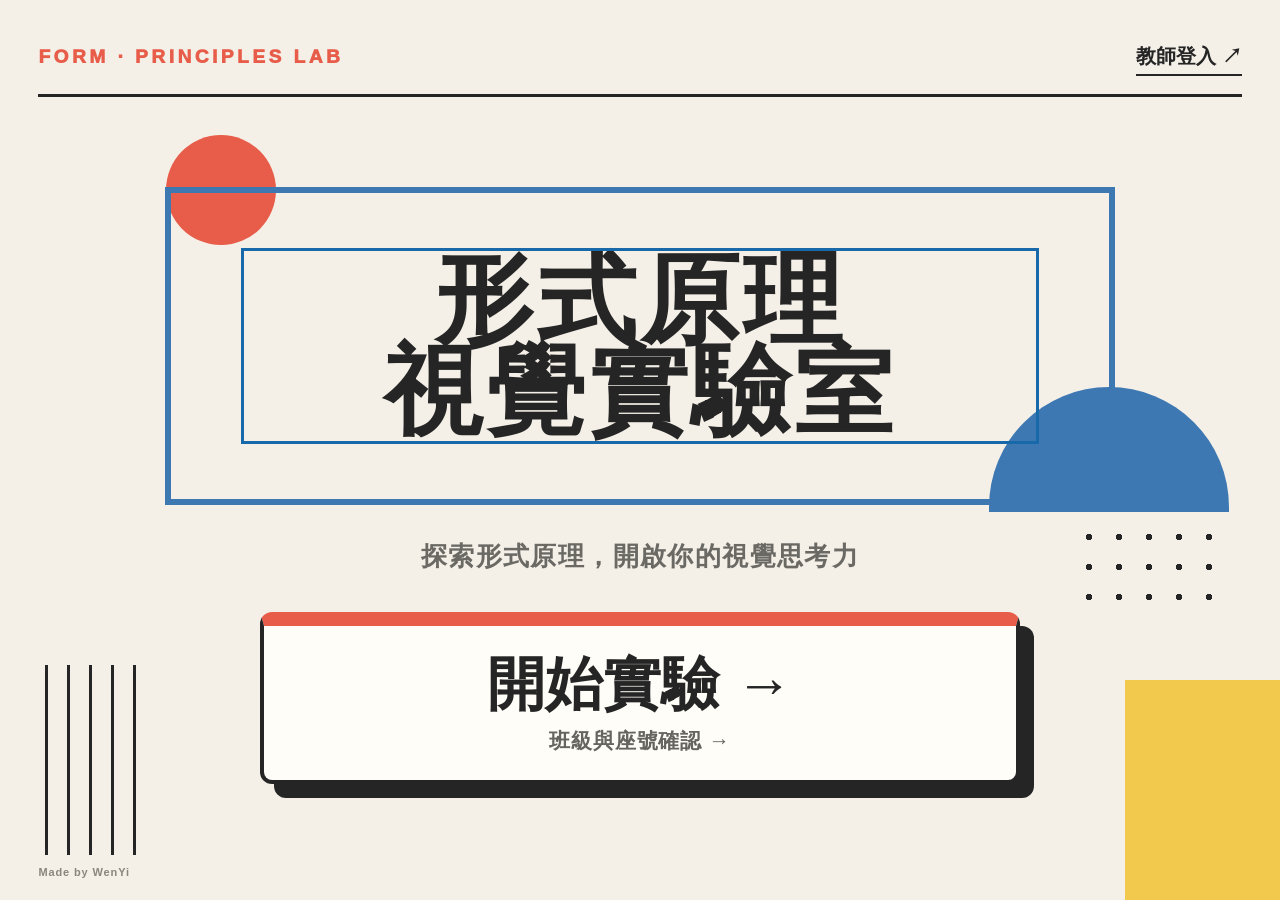
==== commit a78ef1fa: "feat: 反覆題新增「複製單元」 - 點單元裡任一造形，虛線框出整個單元（相貼、重疊或空隙 20 以內） - 按「複製單元」複製整個單元到旁邊空位，藍框表示整組移動 - 新單元與其他造形保持距離；畫" ====
--- a/explore/index.html
+++ b/explore/index.html
@@ -7,7 +7,7 @@
   <meta name="description" content="形式原理視覺實驗室自由體驗模式。">
   <title>自由體驗｜形式原理視覺實驗室</title>
   <link rel="stylesheet" href="../styles.css?v=author-credit-2">
-  <link rel="stylesheet" href="../phase6c.css?v=gate4c-rules-1">
+  <link rel="stylesheet" href="../phase6c.css?v=gate4c-unit-1">
   <link rel="stylesheet" href="../post-final-a.css?v=post-final-a-templates">
   <link rel="stylesheet" href="../classroom-control.css?v=classroom-control-1">
 </head>
